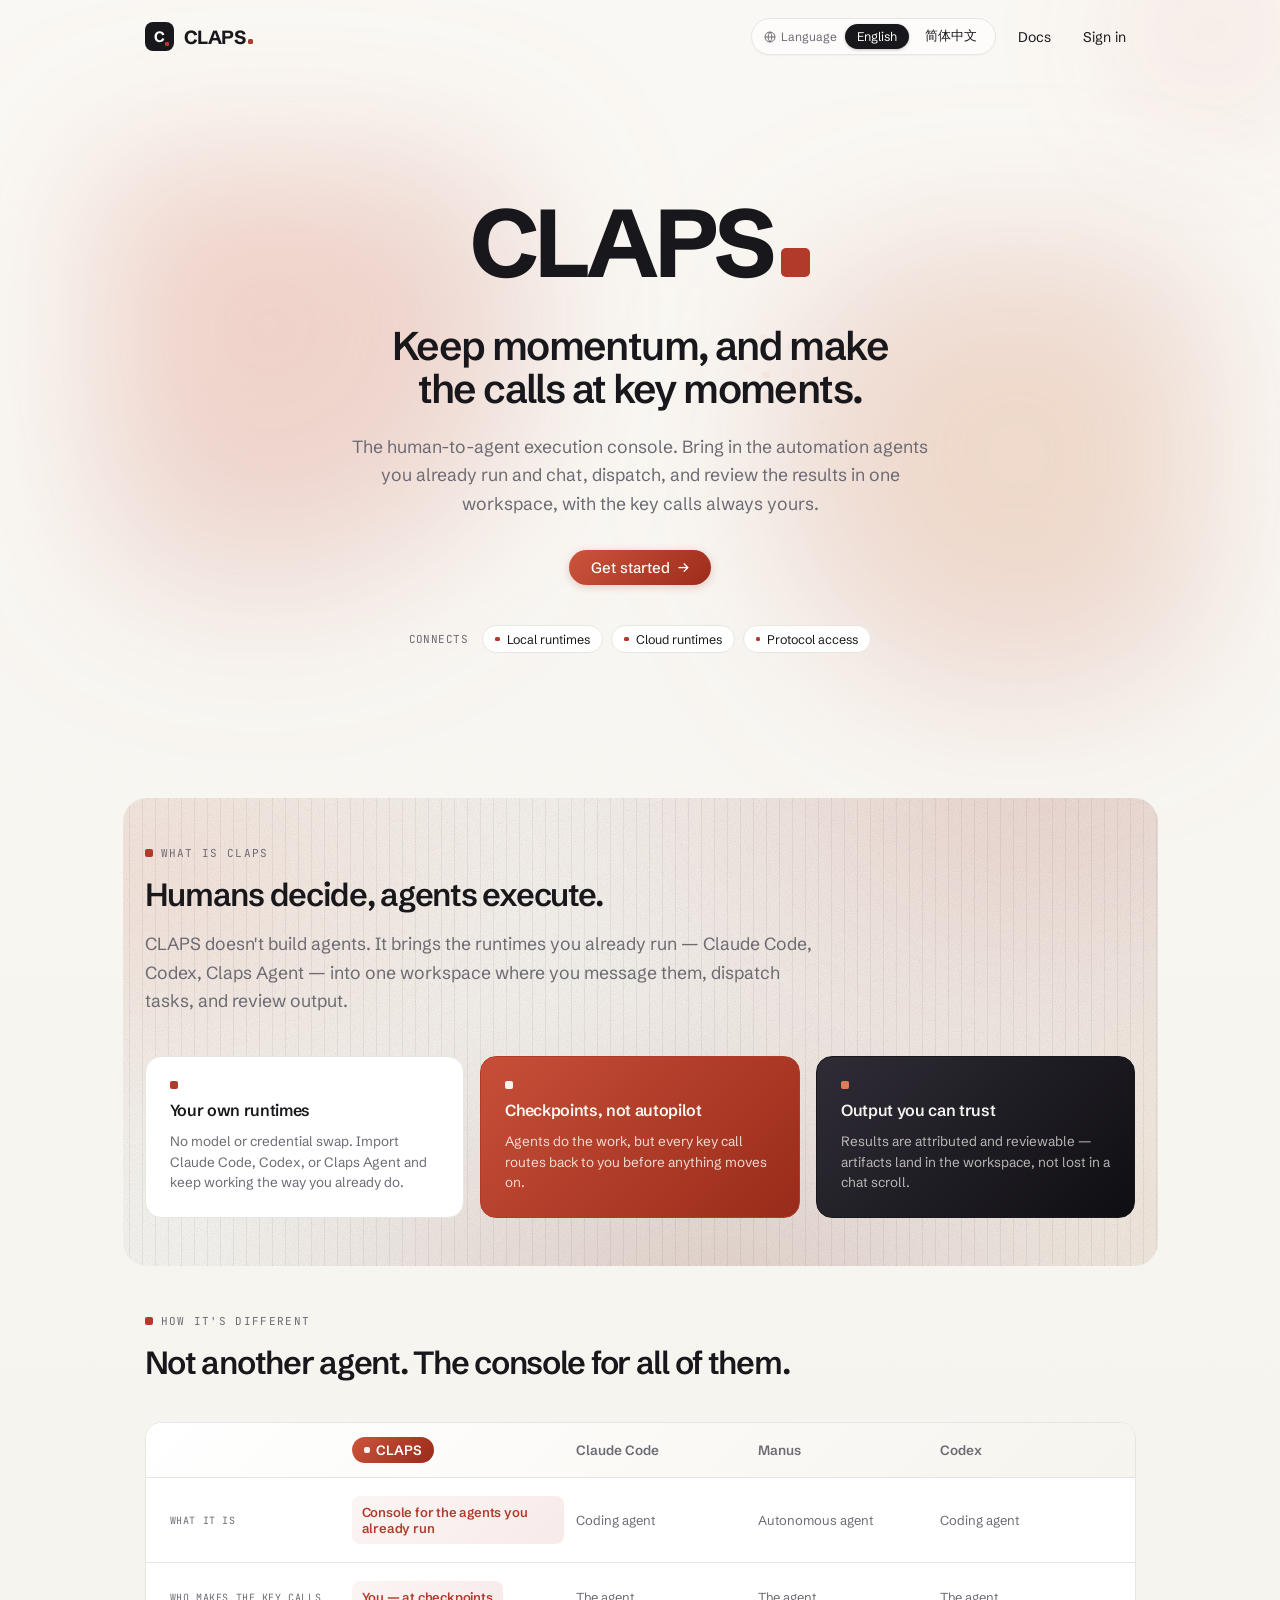
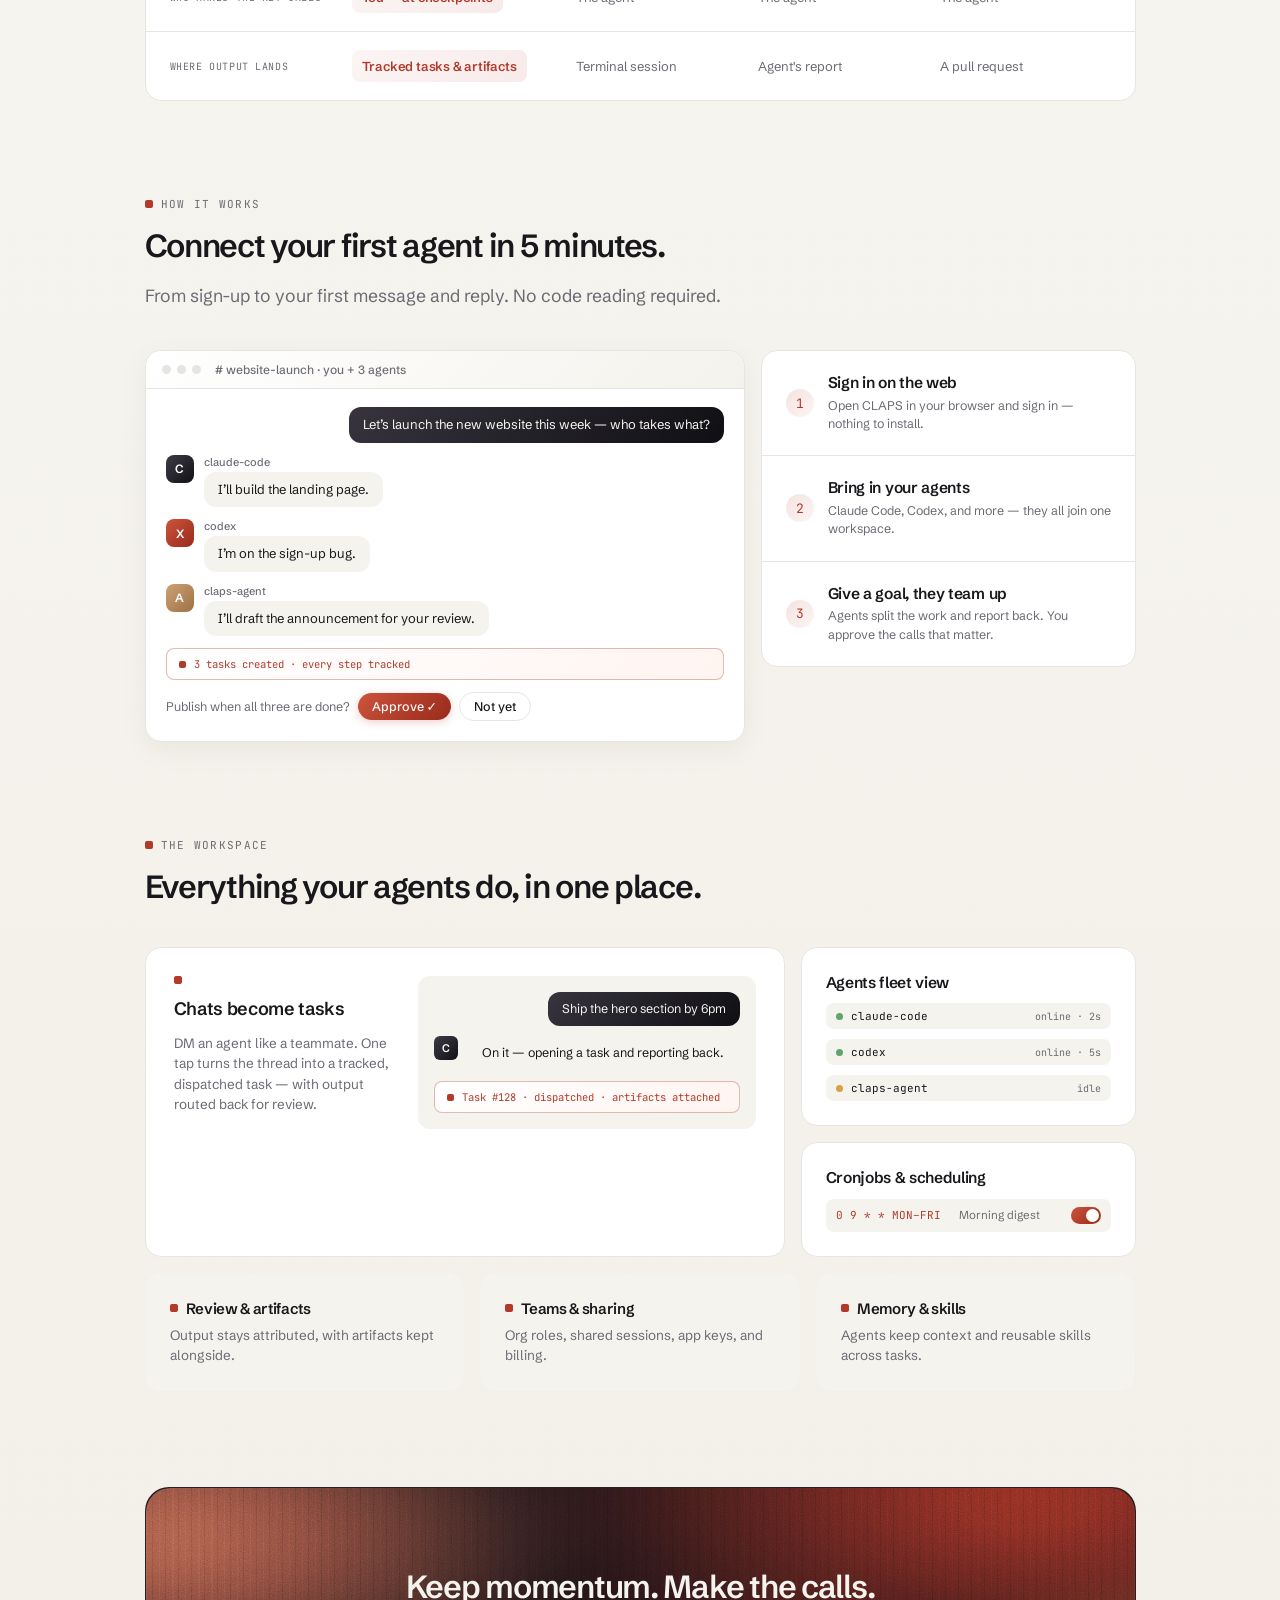
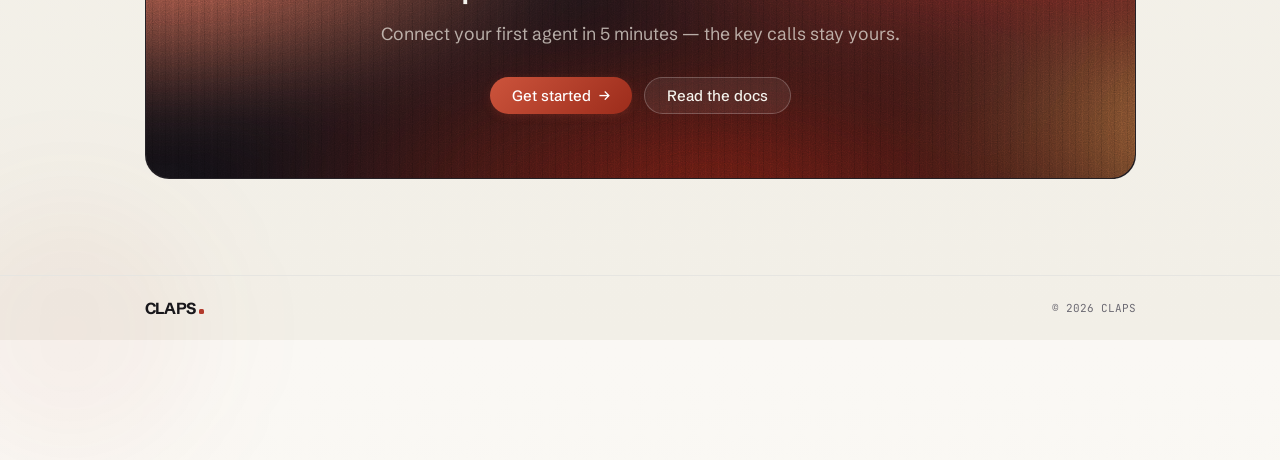
==== index.html @ 2fb0801f "CLAPS landing page demo Co-Authored-By: Claude Fable 5 <noreply@anthropic.com>" ====
<!DOCTYPE html>
<html lang="en">
<head>
  <meta charset="UTF-8" />
  <meta name="viewport" content="width=device-width, initial-scale=1.0" />
  <title>CLAPS — Humans decide, agents execute.</title>
  <link rel="preconnect" href="https://fonts.googleapis.com" />
  <link rel="preconnect" href="https://fonts.gstatic.com" crossorigin />
  <link href="https://fonts.googleapis.com/css2?family=Schibsted+Grotesk:wght@400;500;600;700&family=JetBrains+Mono:wght@400&display=swap" rel="stylesheet" />
  <link rel="stylesheet" href="style.css" />
</head>
<body>
  <!-- drifting background ornaments -->
  <div class="blob blob-top" aria-hidden="true"></div>
  <div class="blob blob-bottom" aria-hidden="true"></div>

  <header class="site-header">
    <a class="logo" href="#">
      <span class="logo-mark">C<i class="logo-mark-dot"></i></span>
      <span class="logo-word">CLAPS<i class="logo-dot"></i></span>
    </a>
    <nav class="header-nav">
      <div class="lang-group">
        <span class="lang-label">
          <svg width="12" height="12" viewBox="0 0 24 24" fill="none" stroke="currentColor" stroke-width="2"><circle cx="12" cy="12" r="10"/><path d="M2 12h20M12 2a15 15 0 0 1 0 20M12 2a15 15 0 0 0 0 20"/></svg>
          Language
        </span>
        <button class="lang-pill is-active" data-lang="en">English</button>
        <button class="lang-pill" data-lang="zh">简体中文</button>
      </div>
      <a class="nav-link" href="#">Docs</a>
      <a class="nav-link" href="#">Sign in</a>
    </nav>
  </header>

  <main>
    <!-- ============ HERO ============ -->
    <section class="hero">
      <div class="hero-glow hero-glow--a" aria-hidden="true"></div>
      <div class="hero-glow hero-glow--b" aria-hidden="true"></div>
      <canvas class="hero-fx" id="hero-fx" aria-hidden="true"></canvas>
      <div class="hero-inner">
      <h1 class="hero-logo" data-hero="1">CLAPS<i class="hero-logo-dot"></i></h1>
      <p class="hero-title" data-hero="2">Keep momentum, and make<br />the calls at key moments.</p>
      <p class="hero-sub" data-hero="3">The human-to-agent execution console. Bring in the automation agents you already run and chat, dispatch, and review the results in one workspace, with the key calls always yours.</p>
      <div class="hero-cta" data-hero="4">
        <a class="btn btn-primary" href="#">Get started <span class="btn-arrow">→</span></a>
      </div>
      <div class="hero-chips" data-hero="5">
        <span class="chips-label">CONNECTS</span>
        <span class="chip"><i class="chip-dot"></i>Local runtimes</span>
        <span class="chip"><i class="chip-dot"></i>Cloud runtimes</span>
        <span class="chip"><i class="chip-dot"></i>Protocol access</span>
      </div>
      </div>
    </section>

    <!-- ============ WHAT IS CLAPS ============ -->
    <section class="section section--panel" data-reveal>
      <div class="ribbon ribbon--soft" aria-hidden="true"></div>
      <div class="section-label"><i class="sq"></i>WHAT IS CLAPS</div>
      <h2 class="section-title">Humans decide, agents execute.</h2>
      <p class="section-sub">CLAPS doesn't build agents. It brings the runtimes you already run — Claude Code, Codex, Claps Agent — into one workspace where you message them, dispatch tasks, and review output.</p>
      <div class="card-row tricolor">
        <div class="card" data-stagger>
          <i class="sq"></i>
          <h3>Your own runtimes</h3>
          <p>No model or credential swap. Import Claude Code, Codex, or Claps Agent and keep working the way you already do.</p>
        </div>
        <div class="card card--red" data-stagger>
          <i class="sq"></i>
          <h3>Checkpoints, not autopilot</h3>
          <p>Agents do the work, but every key call routes back to you before anything moves on.</p>
        </div>
        <div class="card card--ink" data-stagger>
          <i class="sq"></i>
          <h3>Output you can trust</h3>
          <p>Results are attributed and reviewable — artifacts land in the workspace, not lost in a chat scroll.</p>
        </div>
      </div>
    </section>

    <!-- ============ HOW IT'S DIFFERENT ============ -->
    <section class="section" data-reveal>
      <div class="section-label"><i class="sq"></i>HOW IT'S DIFFERENT</div>
      <h2 class="section-title">Not another agent. The console for all of them.</h2>
      <div class="cmp-table" data-stagger>
        <div class="cmp-row cmp-head">
          <span class="cmp-label"></span>
          <span><span class="cmp-claps-chip"><i class="sq"></i>CLAPS</span></span>
          <span>Claude Code</span>
          <span>Manus</span>
          <span>Codex</span>
        </div>
        <div class="cmp-row">
          <span class="cmp-label">WHAT IT IS</span>
          <span><span class="cmp-claps">Console for the agents you already run</span></span>
          <span>Coding agent</span>
          <span>Autonomous agent</span>
          <span>Coding agent</span>
        </div>
        <div class="cmp-row">
          <span class="cmp-label">WHO MAKES THE KEY CALLS</span>
          <span><span class="cmp-claps">You — at checkpoints</span></span>
          <span>The agent</span>
          <span>The agent</span>
          <span>The agent</span>
        </div>
        <div class="cmp-row">
          <span class="cmp-label">WHERE OUTPUT LANDS</span>
          <span><span class="cmp-claps">Tracked tasks &amp; artifacts</span></span>
          <span>Terminal session</span>
          <span>Agent's report</span>
          <span>A pull request</span>
        </div>
      </div>
    </section>

    <!-- ============ HOW IT WORKS ============ -->
    <section class="section" data-reveal>
      <div class="section-label"><i class="sq"></i>HOW IT WORKS</div>
      <h2 class="section-title">Connect your first agent in 5 minutes.</h2>
      <p class="section-sub">From sign-up to your first message and reply. No code reading required.</p>
      <div class="hiw-bento">
        <div class="chat-window" data-stagger>
          <div class="cw-bar"><i></i><i></i><i></i><span># website-launch · you + 3 agents</span></div>
          <div class="cw-body">
            <div class="msg msg-you" data-msg>
              <div class="bubble bubble-you">Let’s launch the new website this week — who takes what?</div>
            </div>
            <div class="msg msg-agent" data-msg>
              <span class="avatar av-c">C</span>
              <div class="msg-col"><span class="msg-name">claude-code</span>
                <div class="bubble">I’ll build the landing page.</div></div>
            </div>
            <div class="msg msg-agent" data-msg>
              <span class="avatar av-x">X</span>
              <div class="msg-col"><span class="msg-name">codex</span>
                <div class="bubble">I’m on the sign-up bug.</div></div>
            </div>
            <div class="msg msg-agent" data-msg>
              <span class="avatar av-a">A</span>
              <div class="msg-col"><span class="msg-name">claps-agent</span>
                <div class="bubble">I’ll draft the announcement for your review.</div></div>
            </div>
            <div class="tracker" data-msg><i class="sq"></i>3 tasks created · every step tracked</div>
            <div class="approve" data-msg>
              <span>Publish when all three are done?</span>
              <button class="btn-ok">Approve ✓</button>
              <button class="btn-later">Not yet</button>
            </div>
          </div>
        </div>
        <div class="steps-col" data-stagger>
          <div class="step-item">
            <span class="step-badge">1</span>
            <div><h3>Sign in on the web</h3><p>Open CLAPS in your browser and sign in — nothing to install.</p></div>
          </div>
          <div class="step-item">
            <span class="step-badge">2</span>
            <div><h3>Bring in your agents</h3><p>Claude Code, Codex, and more — they all join one workspace.</p></div>
          </div>
          <div class="step-item">
            <span class="step-badge">3</span>
            <div><h3>Give a goal, they team up</h3><p>Agents split the work and report back. You approve the calls that matter.</p></div>
          </div>
        </div>
      </div>
    </section>

    <!-- ============ WORKSPACE ============ -->
    <section class="section" data-reveal>
      <div class="section-label"><i class="sq"></i>THE WORKSPACE</div>
      <h2 class="section-title">Everything your agents do, in one place.</h2>
      <div class="ws-bento">
        <div class="ws-rowA">
          <div class="card ws-big" data-stagger>
            <div class="ws-big-text">
              <i class="sq"></i>
              <h3>Chats become tasks</h3>
              <p>DM an agent like a teammate. One tap turns the thread into a tracked, dispatched task — with output routed back for review.</p>
            </div>
            <div class="ws-mock">
              <div class="msg msg-you"><div class="bubble bubble-you">Ship the hero section by 6pm</div></div>
              <div class="msg msg-agent">
                <span class="avatar av-c">C</span>
                <div class="bubble">On it — opening a task and reporting back.</div>
              </div>
              <div class="tracker"><i class="sq"></i>Task #128 · dispatched · artifacts attached</div>
            </div>
          </div>
          <div class="ws-stack" data-stagger>
            <div class="card ws-mini">
              <h3>Agents fleet view</h3>
              <div class="fleet-row"><i class="dot dot-on"></i><span class="fleet-name">claude-code</span><span class="fleet-status">online · 2s</span></div>
              <div class="fleet-row"><i class="dot dot-on"></i><span class="fleet-name">codex</span><span class="fleet-status">online · 5s</span></div>
              <div class="fleet-row"><i class="dot dot-idle"></i><span class="fleet-name">claps-agent</span><span class="fleet-status">idle</span></div>
            </div>
            <div class="card ws-mini">
              <h3>Cronjobs &amp; scheduling</h3>
              <div class="fleet-row cron-row"><span class="cron-expr">0 9 * * MON–FRI</span><span class="cron-label">Morning digest</span><span class="toggle"><i></i></span></div>
            </div>
          </div>
        </div>
        <div class="ws-rowB">
          <div class="card card--cream" data-stagger>
            <div class="ws-compact-head"><i class="sq"></i><h3>Review &amp; artifacts</h3></div>
            <p>Output stays attributed, with artifacts kept alongside.</p>
          </div>
          <div class="card card--cream" data-stagger>
            <div class="ws-compact-head"><i class="sq"></i><h3>Teams &amp; sharing</h3></div>
            <p>Org roles, shared sessions, app keys, and billing.</p>
          </div>
          <div class="card card--cream" data-stagger>
            <div class="ws-compact-head"><i class="sq"></i><h3>Memory &amp; skills</h3></div>
            <p>Agents keep context and reusable skills across tasks.</p>
          </div>
        </div>
      </div>
    </section>

    <!-- ============ CTA ============ -->
    <section class="section" data-reveal>
      <div class="cta-card">
        <div class="ribbon ribbon--fire" aria-hidden="true"></div>
        <h2 class="section-title">Keep momentum. Make the calls.</h2>
        <p class="section-sub cta-sub">Connect your first agent in 5 minutes — the key calls stay yours.</p>
        <div class="cta-buttons">
          <a class="btn btn-primary" href="#">Get started <span class="btn-arrow">→</span></a>
          <a class="btn btn-secondary" href="#">Read the docs</a>
        </div>
      </div>
    </section>
  </main>

  <footer class="site-footer">
    <span class="footer-logo">CLAPS<i class="logo-dot"></i></span>
    <span class="footer-copy">© 2026 CLAPS</span>
  </footer>

  <script src="main.js"></script>
</body>
</html>
---- style.css ----
/* ============ tokens ============ */
:root {
  --ink: #18171b;
  --muted: #6c6a73;
  --red: #b23a2b;
  --red-dark: #9c3123;
  --border: #e6e5e1;
  --bg: #f5f3ed;
  --bg-light: #faf8f4;
  --card: #ffffff;
  --content-w: 1035px;
  --ease-out: cubic-bezier(0.22, 1, 0.36, 1);
}

* { margin: 0; padding: 0; box-sizing: border-box; }

html { scroll-behavior: smooth; }

body {
  font-family: "Schibsted Grotesk", system-ui, sans-serif;
  color: var(--ink);
  background: linear-gradient(180deg, var(--bg-light) 0%, var(--bg) 55%, #f2efe7 100%);
  overflow-x: hidden;
  position: relative;
}

/* ============ drifting background blobs ============ */
.blob {
  position: absolute;
  border-radius: 999px;
  filter: blur(60px);
  pointer-events: none;
  z-index: 0;
}
.blob-top {
  top: -80px; right: -40px;
  width: 220px; height: 220px;
  background: rgba(178, 58, 43, 0.06);
  animation: drift-a 22s ease-in-out infinite alternate;
}
.blob-bottom {
  bottom: -120px; left: -60px;
  width: 260px; height: 260px;
  background: rgba(178, 58, 43, 0.05);
  animation: drift-b 26s ease-in-out infinite alternate;
}
@keyframes drift-a {
  from { transform: translate(0, 0) scale(1); }
  to   { transform: translate(-60px, 50px) scale(1.15); }
}
@keyframes drift-b {
  from { transform: translate(0, 0) scale(1); }
  to   { transform: translate(70px, -40px) scale(1.1); }
}

/* ============ shared bits ============ */
.sq {
  display: inline-block;
  width: 8px; height: 8px;
  border-radius: 2px;
  background: var(--red);
  flex: none;
}
.logo-dot {
  display: inline-block;
  width: 5px; height: 5px;
  border-radius: 1.5px;
  background: var(--red);
  margin-left: 3px;
  vertical-align: baseline;
}

/* ============ header ============ */
.site-header {
  position: relative;
  z-index: 2;
  max-width: var(--content-w);
  margin: 0 auto;
  padding: 18px 22px;
  display: flex;
  align-items: center;
  justify-content: space-between;
  animation: fade-down 0.7s var(--ease-out) both;
}
@keyframes fade-down {
  from { opacity: 0; transform: translateY(-12px); }
  to   { opacity: 1; transform: translateY(0); }
}
.logo {
  display: flex; align-items: center; gap: 10px;
  text-decoration: none; color: var(--ink);
}
.logo-mark {
  position: relative;
  width: 29px; height: 29px;
  background: var(--ink);
  color: #fff;
  border-radius: 8px;
  display: flex; align-items: center; justify-content: center;
  font-weight: 700; font-size: 15px;
  transition: transform 0.35s var(--ease-out);
}
.logo:hover .logo-mark { transform: rotate(-8deg) scale(1.06); }
.logo-mark-dot {
  position: absolute;
  right: 5px; bottom: 5px;
  width: 3.7px; height: 3.7px;
  border-radius: 1px;
  background: var(--red);
}
.logo-word {
  font-weight: 700; font-size: 19px; letter-spacing: -0.5px;
}
.header-nav { display: flex; align-items: center; gap: 12px; }
.lang-group {
  display: flex; align-items: center; gap: 4px;
  border: 1px solid var(--border);
  background: rgba(255, 255, 255, 0.6);
  border-radius: 999px;
  padding: 4px 6px 4px 12px;
  box-shadow: 0 1px 2px rgba(24, 23, 27, 0.04);
}
.lang-label {
  display: flex; align-items: center; gap: 5px;
  font-size: 12px; color: var(--muted);
  margin-right: 4px;
}
.lang-pill {
  font-family: inherit;
  font-size: 12.5px;
  border: none; background: transparent;
  color: var(--ink);
  border-radius: 999px;
  padding: 5px 12px;
  cursor: pointer;
  transition: background 0.25s ease, color 0.25s ease, box-shadow 0.25s ease;
}
.lang-pill.is-active {
  background: var(--ink);
  color: #fff;
  box-shadow: 0 1px 3px rgba(24, 23, 27, 0.25);
}
.lang-pill:not(.is-active):hover { background: rgba(24, 23, 27, 0.06); }
.nav-link {
  font-size: 14px; color: var(--ink); text-decoration: none;
  padding: 6px 10px; border-radius: 999px;
  transition: background 0.25s ease;
}
.nav-link:hover { background: rgba(24, 23, 27, 0.06); }

/* ============ hero ============ */
.hero {
  position: relative; z-index: 1;
  width: 100%;
}
.hero-fx {
  position: absolute;
  inset: 0;
  z-index: 0;
  pointer-events: none;
}
/* liquid-glass brand glows — two blobs drifting into each other */
.hero-glow {
  position: absolute;
  width: 460px; height: 460px;
  filter: blur(72px);
  opacity: 0.32;
  mix-blend-mode: multiply;
  pointer-events: none;
  z-index: 0;
  will-change: transform, border-radius;
}
.hero-glow--a {
  left: 8%; top: 12%;
  background: radial-gradient(circle at 35% 35%,
    rgba(224, 122, 95, 0.95) 0%,
    rgba(178, 58, 43, 0.55) 52%,
    rgba(178, 58, 43, 0) 74%);
  animation: glow-a 19s ease-in-out infinite alternate;
}
.hero-glow--b {
  right: 6%; top: 24%;
  background: radial-gradient(circle at 60% 45%,
    rgba(217, 142, 74, 0.85) 0%,
    rgba(178, 58, 43, 0.5) 55%,
    rgba(178, 58, 43, 0) 76%);
  animation: glow-b 24s ease-in-out infinite alternate;
}
@keyframes glow-a {
  0% {
    transform: translate(0, 0) scale(1);
    border-radius: 58% 42% 55% 45% / 50% 62% 38% 50%;
  }
  50% {
    transform: translate(220px, 70px) scale(1.16);
    border-radius: 44% 56% 47% 53% / 56% 44% 58% 42%;
  }
  100% {
    transform: translate(380px, -30px) scale(0.94);
    border-radius: 52% 48% 60% 40% / 45% 55% 47% 53%;
  }
}
@keyframes glow-b {
  0% {
    transform: translate(0, 0) scale(1.05);
    border-radius: 47% 53% 44% 56% / 58% 42% 55% 45%;
  }
  50% {
    transform: translate(-260px, -50px) scale(0.92);
    border-radius: 55% 45% 58% 42% / 46% 58% 42% 54%;
  }
  100% {
    transform: translate(-420px, 60px) scale(1.12);
    border-radius: 42% 58% 50% 50% / 54% 46% 60% 40%;
  }
}
.hero-inner {
  position: relative;
  z-index: 1;
  max-width: var(--content-w);
  margin: 0 auto;
  padding: 112px 22px 145px;
  text-align: center;
}
[data-hero] {
  opacity: 0;
  transform: translateY(24px);
  animation: rise 0.9s var(--ease-out) forwards;
}
[data-hero="1"] { animation-delay: 0.05s; }
[data-hero="2"] { animation-delay: 0.18s; }
[data-hero="3"] { animation-delay: 0.30s; }
[data-hero="4"] { animation-delay: 0.42s; }
[data-hero="5"] { animation-delay: 0.54s; }
@keyframes rise {
  to { opacity: 1; transform: translateY(0); }
}
.hero-logo {
  font-size: 96px;
  font-weight: 700;
  letter-spacing: -4.8px;
  line-height: 1.2;
  display: inline-block;
}
.hero-logo-dot {
  display: inline-block;
  width: 29px; height: 29px;
  border-radius: 5px;
  background: var(--red);
  margin-left: 10px;
  animation: heartbeat 2.8s ease-in-out 1.2s infinite;
}
@keyframes heartbeat {
  0%, 100% { transform: scale(1); }
  6%  { transform: scale(1.18); }
  12% { transform: scale(0.96); }
  18% { transform: scale(1.08); }
  24% { transform: scale(1); }
}
.hero-title {
  font-size: 40px;
  font-weight: 600;
  letter-spacing: -1.6px;
  line-height: 1.08;
  margin-top: 24px;
}
.hero-sub {
  font-size: 17.6px;
  line-height: 1.62;
  color: var(--muted);
  max-width: 600px;
  margin: 22px auto 0;
}
.hero-cta { margin-top: 32px; }
.hero-chips {
  margin-top: 40px;
  display: flex; align-items: center; justify-content: center;
  gap: 8px; flex-wrap: wrap;
}
.chips-label {
  font-family: "JetBrains Mono", monospace;
  font-size: 11px;
  letter-spacing: 0.44px;
  color: var(--muted);
  margin-right: 6px;
}
.chip {
  display: inline-flex; align-items: center; gap: 7px;
  background: var(--card);
  border: 1px solid var(--border);
  border-radius: 999px;
  padding: 5.5px 12px;
  font-size: 12.5px;
  transition: transform 0.3s var(--ease-out), border-color 0.3s ease, box-shadow 0.3s ease;
}
.chip:hover {
  transform: translateY(-2px);
  border-color: rgba(178, 58, 43, 0.35);
  box-shadow: 0 4px 12px rgba(24, 23, 27, 0.06);
}
.chip-dot {
  width: 4.8px; height: 4.8px;
  border-radius: 1.5px;
  background: var(--red);
}

/* ============ buttons ============ */
.btn {
  display: inline-flex; align-items: center; gap: 8px;
  font-size: 15px; font-weight: 500;
  text-decoration: none;
  border-radius: 999px;
  padding: 8px 22px;
  transition: transform 0.3s var(--ease-out), box-shadow 0.3s ease, background 0.3s ease;
}
.btn-primary {
  background: linear-gradient(135deg, #cc543c, #9c2c1b);
  color: #fff;
  box-shadow: 0 2px 8px rgba(178, 58, 43, 0.25);
}
.btn-primary:hover {
  background: linear-gradient(135deg, #b8432d, #872314);
  transform: translateY(-2px);
  box-shadow: 0 6px 18px rgba(178, 58, 43, 0.3);
}
.btn-primary .btn-arrow {
  display: inline-block;
  transition: transform 0.3s var(--ease-out);
}
.btn-primary:hover .btn-arrow { transform: translateX(4px); }
.btn-secondary {
  background: var(--card);
  color: var(--ink);
  border: 1px solid var(--border);
}
.btn-secondary:hover {
  transform: translateY(-2px);
  box-shadow: 0 4px 12px rgba(24, 23, 27, 0.08);
}

/* ============ sections ============ */
.section {
  position: relative; z-index: 1;
  max-width: var(--content-w);
  margin: 0 auto;
  padding: 48px 22px;
}
.section-label {
  display: flex; align-items: center; gap: 8px;
  font-family: "JetBrains Mono", monospace;
  font-size: 11px;
  letter-spacing: 1.32px;
  color: var(--muted);
}
.section-title {
  font-size: 32px;
  font-weight: 600;
  letter-spacing: -1.28px;
  line-height: 1.2;
  margin-top: 16px;
}
.section-sub {
  font-size: 17.6px;
  line-height: 1.62;
  color: var(--muted);
  max-width: 680px;
  margin-top: 16px;
}

/* scroll reveal */
[data-reveal] .section-label,
[data-reveal] .section-title,
[data-reveal] .section-sub,
[data-reveal] [data-stagger],
[data-reveal] .cta-card {
  opacity: 0;
  transform: translateY(28px);
  transition: opacity 0.8s var(--ease-out), transform 0.8s var(--ease-out);
}
[data-reveal].is-visible .section-label,
[data-reveal].is-visible .section-title,
[data-reveal].is-visible .section-sub,
[data-reveal].is-visible [data-stagger],
[data-reveal].is-visible .cta-card {
  opacity: 1;
  transform: translateY(0);
}
[data-reveal].is-visible .section-title { transition-delay: 0.08s; }
[data-reveal].is-visible .section-sub { transition-delay: 0.16s; }
[data-reveal].is-visible [data-stagger]:nth-child(1) { transition-delay: 0.20s; }
[data-reveal].is-visible [data-stagger]:nth-child(2) { transition-delay: 0.30s; }
[data-reveal].is-visible [data-stagger]:nth-child(3) { transition-delay: 0.40s; }
[data-reveal].is-visible [data-stagger]:nth-child(4) { transition-delay: 0.50s; }
[data-reveal].is-visible [data-stagger]:nth-child(5) { transition-delay: 0.60s; }
[data-reveal].is-visible [data-stagger]:nth-child(6) { transition-delay: 0.70s; }

/* ============ cards ============ */
.card-row {
  display: grid;
  grid-template-columns: repeat(3, 1fr);
  gap: 16px;
  margin-top: 40px;
}
.card-grid {
  display: grid;
  grid-template-columns: repeat(3, 1fr);
  gap: 16px;
  margin-top: 40px;
}
.card {
  background: var(--card);
  border: 1px solid var(--border);
  border-radius: 16px;
  padding: 24px;
  display: flex;
  flex-direction: column;
  gap: 10px;
  align-items: flex-start;
  transition: transform 0.35s var(--ease-out), box-shadow 0.35s ease, border-color 0.35s ease,
              opacity 0.8s var(--ease-out);
}
.card:hover {
  transform: translateY(-5px);
  border-color: rgba(178, 58, 43, 0.3);
  box-shadow: 0 12px 28px rgba(24, 23, 27, 0.08);
}
.card h3 {
  font-size: 16px;
  font-weight: 600;
  letter-spacing: -0.32px;
  line-height: 1.4;
}
.card p {
  font-size: 13.5px;
  line-height: 1.52;
  color: var(--muted);
}
/* tricolor cards — What is CLAPS */
.card--red {
  background: linear-gradient(135deg, #c74f38 0%, #992b1a 100%);
  border-color: var(--red);
}
.card--red h3 { color: #fff7f2; }
.card--red p { color: rgba(255, 240, 235, 0.88); }
.card--red .sq { background: var(--bg); }
.card--red:hover {
  border-color: var(--red);
  box-shadow: 0 12px 28px rgba(178, 58, 43, 0.28);
}
.card--ink {
  background: linear-gradient(135deg, #2f2c36 0%, #0f0e12 100%);
  border-color: var(--ink);
}
.card--ink h3 { color: #f5f3ed; }
.card--ink p { color: rgba(245, 243, 237, 0.72); }
.card--ink .sq { background: #e07a5f; }
.card--ink:hover {
  border-color: var(--ink);
  box-shadow: 0 12px 28px rgba(24, 23, 27, 0.28);
}

/* tricolor entrance — deeper rise + slight scale, springy ease */
[data-reveal] .tricolor [data-stagger] {
  transform: translateY(56px) scale(0.94);
  transition: opacity 0.9s var(--ease-out), transform 0.9s cubic-bezier(0.16, 1.1, 0.3, 1);
}
[data-reveal].is-visible .tricolor [data-stagger] {
  transform: translateY(0) scale(1);
}
[data-reveal].is-visible .tricolor [data-stagger]:nth-child(1) { transition-delay: 0.05s; }
[data-reveal].is-visible .tricolor [data-stagger]:nth-child(2) { transition-delay: 0.22s; }
[data-reveal].is-visible .tricolor [data-stagger]:nth-child(3) { transition-delay: 0.39s; }

/* once the reveal has played, drop the stagger delays so hover reacts instantly */
[data-reveal].reveal-done .section-label,
[data-reveal].reveal-done .section-title,
[data-reveal].reveal-done .section-sub,
[data-reveal].reveal-done [data-stagger],
[data-reveal].reveal-done .cta-card { transition-delay: 0s !important; }
[data-reveal].is-visible .tricolor [data-stagger]:hover { transform: translateY(-5px) scale(1); }

.step-badge {
  width: 28px; height: 28px;
  border-radius: 999px;
  background: linear-gradient(135deg, rgba(178, 58, 43, 0.14), rgba(178, 58, 43, 0.05));
  color: var(--red);
  font-family: "JetBrains Mono", monospace;
  font-size: 13px;
  display: flex; align-items: center; justify-content: center;
  flex: none;
}

/* ============ how-it-works bento: chat window + steps ============ */
.hiw-bento {
  display: grid;
  grid-template-columns: 600px 1fr;
  gap: 16px;
  margin-top: 40px;
  align-items: start;
}
.chat-window {
  background: #fff;
  border: 1px solid var(--border);
  border-radius: 16px;
  overflow: hidden;
  box-shadow: 0 8px 30px rgba(24, 23, 27, 0.05);
}
.cw-bar {
  display: flex; align-items: center; gap: 6px;
  background: linear-gradient(135deg, #ffffff, #f4f2ec);
  border-bottom: 1px solid var(--border);
  padding: 11px 16px;
}
.cw-bar i {
  width: 9px; height: 9px;
  border-radius: 50%;
  background: var(--border);
}
.cw-bar span {
  margin-left: 8px;
  font-size: 12px; font-weight: 500;
  color: var(--muted);
}
.cw-body {
  padding: 18px 20px 20px;
  display: flex; flex-direction: column; gap: 12px;
}
.msg { display: flex; gap: 10px; }
.msg-you { justify-content: flex-end; }
.bubble {
  background: var(--bg);
  border-radius: 12px;
  padding: 8px 14px;
  font-size: 13px; line-height: 1.5;
  color: var(--ink);
  width: fit-content;
}
.bubble-you {
  background: linear-gradient(135deg, #37343e, #100f13);
  color: #f7f5f0;
}
.avatar {
  width: 28px; height: 28px;
  border-radius: 8px;
  display: flex; align-items: center; justify-content: center;
  color: #fff;
  font-size: 12px; font-weight: 600;
  flex: none;
}
.av-c { background: linear-gradient(135deg, #3d3a45, #121116); }
.av-x { background: linear-gradient(135deg, #cc543c, #992a1a); }
.av-a { background: linear-gradient(135deg, #cca375, #9e7045); }
.msg-col { display: flex; flex-direction: column; gap: 3px; }
.msg-name { font-size: 11px; font-weight: 500; color: var(--muted); }
.tracker {
  display: flex; align-items: center; gap: 8px;
  background: linear-gradient(135deg, #ffffff, #fff4f0);
  border: 1px solid rgba(178, 58, 43, 0.35);
  border-radius: 8px;
  padding: 8px 12px;
  font-family: "JetBrains Mono", monospace;
  font-size: 10.5px;
  color: var(--red);
}
.tracker .sq { width: 7px; height: 7px; }
.approve {
  display: flex; align-items: center; gap: 8px;
  font-size: 12.5px; color: var(--muted);
}
.btn-ok, .btn-later {
  font-family: inherit;
  font-size: 12.5px; font-weight: 500;
  border-radius: 999px;
  padding: 6px 14px;
  cursor: pointer;
  transition: transform 0.3s var(--ease-out), box-shadow 0.3s ease;
}
.btn-ok {
  background: linear-gradient(135deg, #cc543c, #992a1a);
  color: #fff; border: none;
  box-shadow: 0 2px 8px rgba(178, 58, 43, 0.25);
}
.btn-ok:hover { transform: translateY(-1px); box-shadow: 0 4px 12px rgba(178, 58, 43, 0.32); }
.btn-later {
  background: #fff; color: var(--ink);
  border: 1px solid var(--border);
}
.btn-later:hover { transform: translateY(-1px); }

/* messages pop in one by one after the section reveals */
[data-reveal] [data-msg] {
  opacity: 0;
  transform: translateY(14px) scale(0.97);
  transition: opacity 0.55s var(--ease-out), transform 0.55s cubic-bezier(0.2, 1.2, 0.35, 1);
}
[data-reveal].is-visible [data-msg] {
  opacity: 1;
  transform: translateY(0) scale(1);
}
[data-reveal].is-visible [data-msg]:nth-child(1) { transition-delay: 0.5s; }
[data-reveal].is-visible [data-msg]:nth-child(2) { transition-delay: 1.15s; }
[data-reveal].is-visible [data-msg]:nth-child(3) { transition-delay: 1.75s; }
[data-reveal].is-visible [data-msg]:nth-child(4) { transition-delay: 2.35s; }
[data-reveal].is-visible [data-msg]:nth-child(5) { transition-delay: 2.95s; }
[data-reveal].is-visible [data-msg]:nth-child(6) { transition-delay: 3.35s; }
[data-reveal].reveal-done [data-msg] { transition-delay: 0s !important; }

.steps-col {
  background: #fff;
  border: 1px solid var(--border);
  border-radius: 16px;
}
.step-item {
  display: flex; align-items: center; gap: 14px;
  padding: 22px 24px;
}
.step-item + .step-item { border-top: 1px solid var(--border); }
.step-item h3 {
  font-size: 15.5px; font-weight: 600;
  letter-spacing: -0.3px; line-height: 1.35;
}
.step-item p {
  font-size: 12.5px; line-height: 1.45;
  color: var(--muted);
  margin-top: 3px;
}
@media (max-width: 900px) {
  .hiw-bento { grid-template-columns: 1fr; }
}

/* ============ comparison table ============ */
.cmp-table {
  margin-top: 40px;
  background: #fff;
  border: 1px solid var(--border);
  border-radius: 16px;
  overflow: hidden;
}
.cmp-row {
  display: grid;
  grid-template-columns: 170px 1.25fr 1fr 1fr 1fr;
  gap: 12px;
  align-items: center;
  padding: 18px 24px;
  font-size: 13px;
  color: var(--muted);
}
.cmp-row + .cmp-row { border-top: 1px solid var(--border); }
.cmp-head {
  background: linear-gradient(135deg, #ffffff, #f6f4ee);
  padding-top: 14px; padding-bottom: 14px;
  font-weight: 600; font-size: 13.5px;
}
.cmp-label {
  font-family: "JetBrains Mono", monospace;
  font-size: 10px;
  letter-spacing: 0.6px;
  color: var(--muted);
}
.cmp-claps-chip {
  display: inline-flex; align-items: center; gap: 6px;
  background: linear-gradient(135deg, #cc543c, #992a1a);
  color: #fff;
  border-radius: 999px;
  padding: 5px 12px;
  font-size: 13.5px; font-weight: 600;
}
.cmp-claps-chip .sq { width: 6px; height: 6px; background: var(--bg); }
.cmp-claps {
  display: inline-block;
  background: linear-gradient(135deg, rgba(178, 58, 43, 0.05), rgba(178, 58, 43, 0.1));
  border-radius: 8px;
  padding: 8px 10px;
  color: var(--red);
  font-weight: 600;
  letter-spacing: -0.2px;
}

/* ============ workspace bento ============ */
.ws-bento { margin-top: 40px; display: flex; flex-direction: column; gap: 16px; }
.ws-rowA {
  display: grid;
  grid-template-columns: 640px 1fr;
  gap: 16px;
  align-items: stretch;
}
.ws-big {
  flex-direction: row !important;
  gap: 24px;
  padding: 28px;
}
.ws-big-text {
  width: 220px; flex: none;
  display: flex; flex-direction: column; gap: 12px;
  align-items: flex-start;
}
.ws-big-text h3 { font-size: 18px; }
.ws-mock {
  flex: 1;
  background: var(--bg);
  border-radius: 12px;
  padding: 16px;
  display: flex; flex-direction: column; gap: 10px;
}
.ws-mock .bubble { font-size: 12.5px; }
.ws-mock .avatar { width: 24px; height: 24px; border-radius: 6px; font-size: 11px; }
.ws-mock .tracker { background: linear-gradient(135deg, #ffffff, #fff4f0); }
.ws-stack { display: flex; flex-direction: column; gap: 16px; }
.ws-mini { flex: 1; gap: 10px; }
.ws-mini h3 { font-size: 15.5px; }
.fleet-row {
  display: flex; align-items: center; gap: 8px;
  width: 100%;
  background: var(--bg);
  border-radius: 8px;
  padding: 6px 10px;
  box-sizing: border-box;
}
.dot { width: 7px; height: 7px; border-radius: 50%; flex: none; }
.dot-on { background: #5ca670; }
.dot-idle { background: #d9a141; }
.fleet-name {
  font-family: "JetBrains Mono", monospace;
  font-size: 11px; color: var(--ink);
  flex: 1;
}
.fleet-status {
  font-family: "JetBrains Mono", monospace;
  font-size: 10px; color: var(--muted);
}
.cron-row { padding: 8px 10px; }
.cron-expr {
  font-family: "JetBrains Mono", monospace;
  font-size: 11px; color: var(--red);
}
.cron-label { font-size: 11.5px; color: var(--muted); flex: 1; margin-left: 10px; }
.toggle {
  width: 30px; height: 17px; flex: none;
  background: linear-gradient(135deg, #cc543c, #992a1a);
  border-radius: 999px;
  display: flex; align-items: center; justify-content: flex-end;
  padding: 2px; box-sizing: border-box;
}
.toggle i { width: 13px; height: 13px; border-radius: 50%; background: #fff; }
.ws-rowB {
  display: grid;
  grid-template-columns: repeat(3, 1fr);
  gap: 16px;
}
.card--cream {
  background: var(--bg);
  border-color: transparent;
  gap: 6px;
}
.ws-compact-head { display: flex; align-items: center; gap: 8px; }
.ws-compact-head h3 { font-size: 15px; }

@media (max-width: 900px) {
  .cmp-row { grid-template-columns: 1fr; gap: 6px; }
  .ws-rowA { grid-template-columns: 1fr; }
  .ws-big { flex-direction: column !important; }
  .ws-big-text { width: 100%; }
  .ws-rowB { grid-template-columns: 1fr; }
}

/* ============ ribbon: reeded-glass animated backdrop ============ */
.ribbon {
  position: absolute; inset: 0;
  border-radius: inherit;
  overflow: hidden;
  pointer-events: none;
  z-index: 0;
}
.ribbon::before {
  content: "";
  position: absolute; inset: -25%;
  background:
    radial-gradient(42% 60% at 18% 28%, #e07a5f 0%, transparent 70%),
    radial-gradient(50% 70% at 76% 18%, #b23a2b 0%, transparent 70%),
    radial-gradient(46% 66% at 55% 88%, #7a1f12 0%, transparent 72%),
    radial-gradient(34% 54% at 92% 72%, #d98e4a 0%, transparent 70%);
  filter: blur(34px) saturate(1.05);
  animation: ribbon-drift 16s ease-in-out infinite alternate;
  transition: transform 1.1s var(--ease-out), filter 1.1s ease, opacity 1.1s ease;
}
@keyframes ribbon-drift {
  from { transform: translate3d(-2.5%, 0, 0) rotate(-1deg) scale(1); }
  to   { transform: translate3d(2.5%, 3%, 0) rotate(1deg) scale(1.07); }
}
.ribbon::after {
  content: "";
  position: absolute; inset: 0;
  /* grain + vertical reeded-glass ribs */
  background-image:
    url("data:image/svg+xml;utf8,<svg xmlns='http://www.w3.org/2000/svg' width='160' height='160'><filter id='n'><feTurbulence type='fractalNoise' baseFrequency='0.9' numOctaves='2'/><feColorMatrix type='saturate' values='0'/></filter><rect width='160' height='160' filter='url(%23n)' opacity='0.55'/></svg>"),
    repeating-linear-gradient(90deg,
      rgba(255, 255, 255, 0.10) 0 1.5px,
      rgba(255, 255, 255, 0)   1.5px 6px,
      rgba(0, 0, 0, 0.15)      6px 7.5px,
      rgba(0, 0, 0, 0)         7.5px 13px);
  mix-blend-mode: overlay;
}

/* dark fiery variant — for the CTA */
.ribbon--fire { background: #131015; }
.ribbon--fire::before { opacity: 0.85; }

/* soft light variant — for What is CLAPS */
.ribbon--soft { border-radius: 24px; }
.ribbon--soft::before { opacity: 0.16; filter: blur(40px) saturate(0.95); }
.ribbon--soft::after { opacity: 0.5; }

/* hover: the glow answers the cursor */
.section--panel:hover .ribbon::before,
.cta-card:hover .ribbon::before {
  transform: translate3d(3%, -2%, 0) rotate(1.5deg) scale(1.12);
  filter: blur(28px) saturate(1.3) brightness(1.12);
}
.section--panel:hover .ribbon--soft::before {
  opacity: 0.26;
  filter: blur(34px) saturate(1.1) brightness(1.05);
}

/* keep content above the ribbon */
.section--panel { border-radius: 24px; }
.section--panel > :not(.ribbon),
.cta-card > :not(.ribbon) { position: relative; z-index: 1; }

/* ============ CTA ============ */
.cta-card {
  position: relative;
  background: #131015;
  border: 1px solid rgba(255, 255, 255, 0.07);
  border-radius: 24px;
  padding: 64px 32px;
  text-align: center;
  display: flex; flex-direction: column; align-items: center;
  overflow: hidden;
}
.cta-card .section-title { color: #f5f3ed; }
.cta-card .section-sub { color: rgba(235, 230, 222, 0.72); }
.cta-card .btn-secondary {
  background: rgba(255, 255, 255, 0.07);
  border-color: rgba(255, 255, 255, 0.22);
  color: #f5f3ed;
}
.cta-sub { margin-top: 14px; }
.cta-buttons {
  display: flex; gap: 12px; margin-top: 28px;
}

/* ============ footer ============ */
.site-footer {
  position: relative; z-index: 1;
  border-top: 1px solid var(--border);
  margin-top: 48px;
}
.site-footer {
  display: flex; align-items: center; justify-content: space-between;
  padding: 22px calc((100% - var(--content-w)) / 2 + 22px);
}
.footer-logo { font-weight: 700; font-size: 16px; letter-spacing: -0.3px; }
.footer-copy {
  font-family: "JetBrains Mono", monospace;
  font-size: 11px;
  color: var(--muted);
}

/* ============ responsive ============ */
@media (max-width: 900px) {
  .card-row, .card-grid { grid-template-columns: 1fr; }
  .hero-logo { font-size: 64px; letter-spacing: -3px; }
  .hero-title { font-size: 30px; }
  .lang-group { display: none; }
  .site-footer { padding: 22px; }
}

/* ============ reduced motion ============ */
@media (prefers-reduced-motion: reduce) {
  *, *::before, *::after {
    animation-duration: 0.01ms !important;
    animation-iteration-count: 1 !important;
    transition-duration: 0.01ms !important;
  }
  [data-hero], [data-reveal] .section-label, [data-reveal] .section-title,
  [data-reveal] .section-sub, [data-reveal] [data-stagger], [data-reveal] .cta-card {
    opacity: 1; transform: none;
  }
}
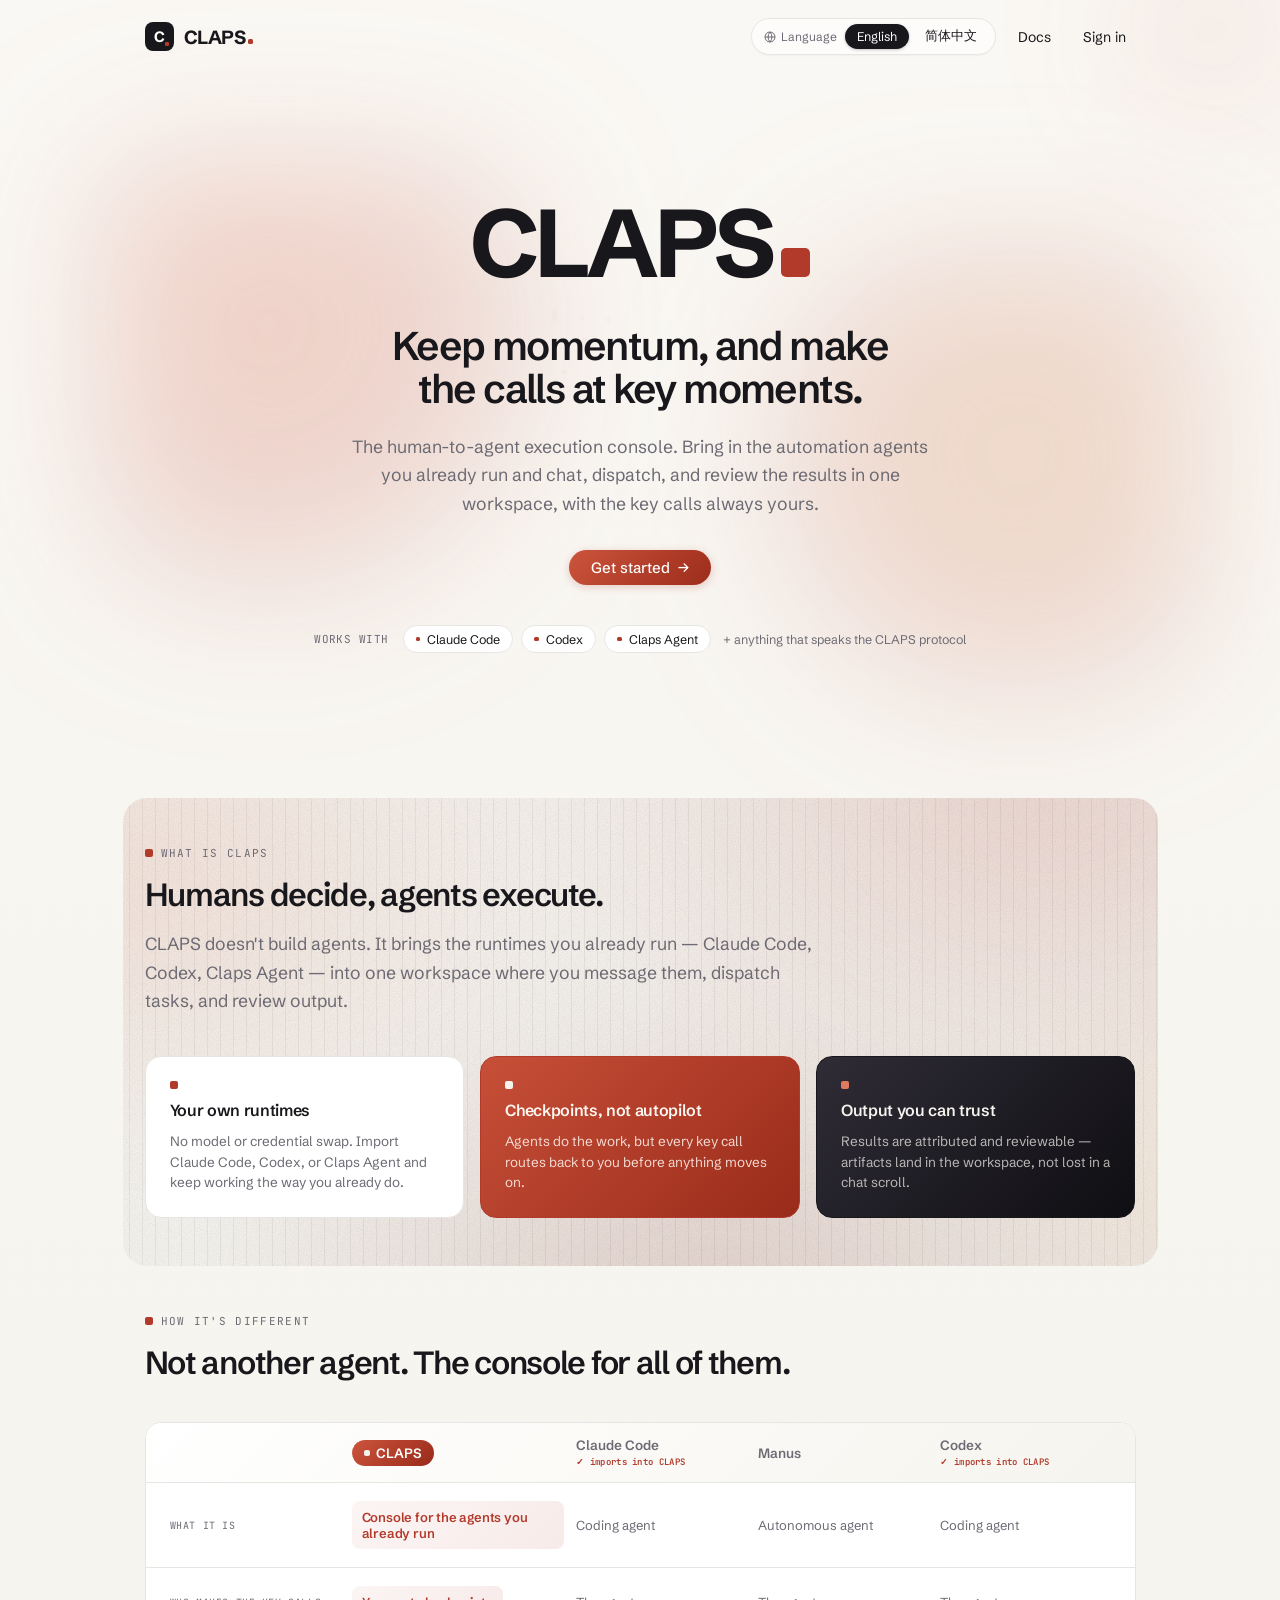
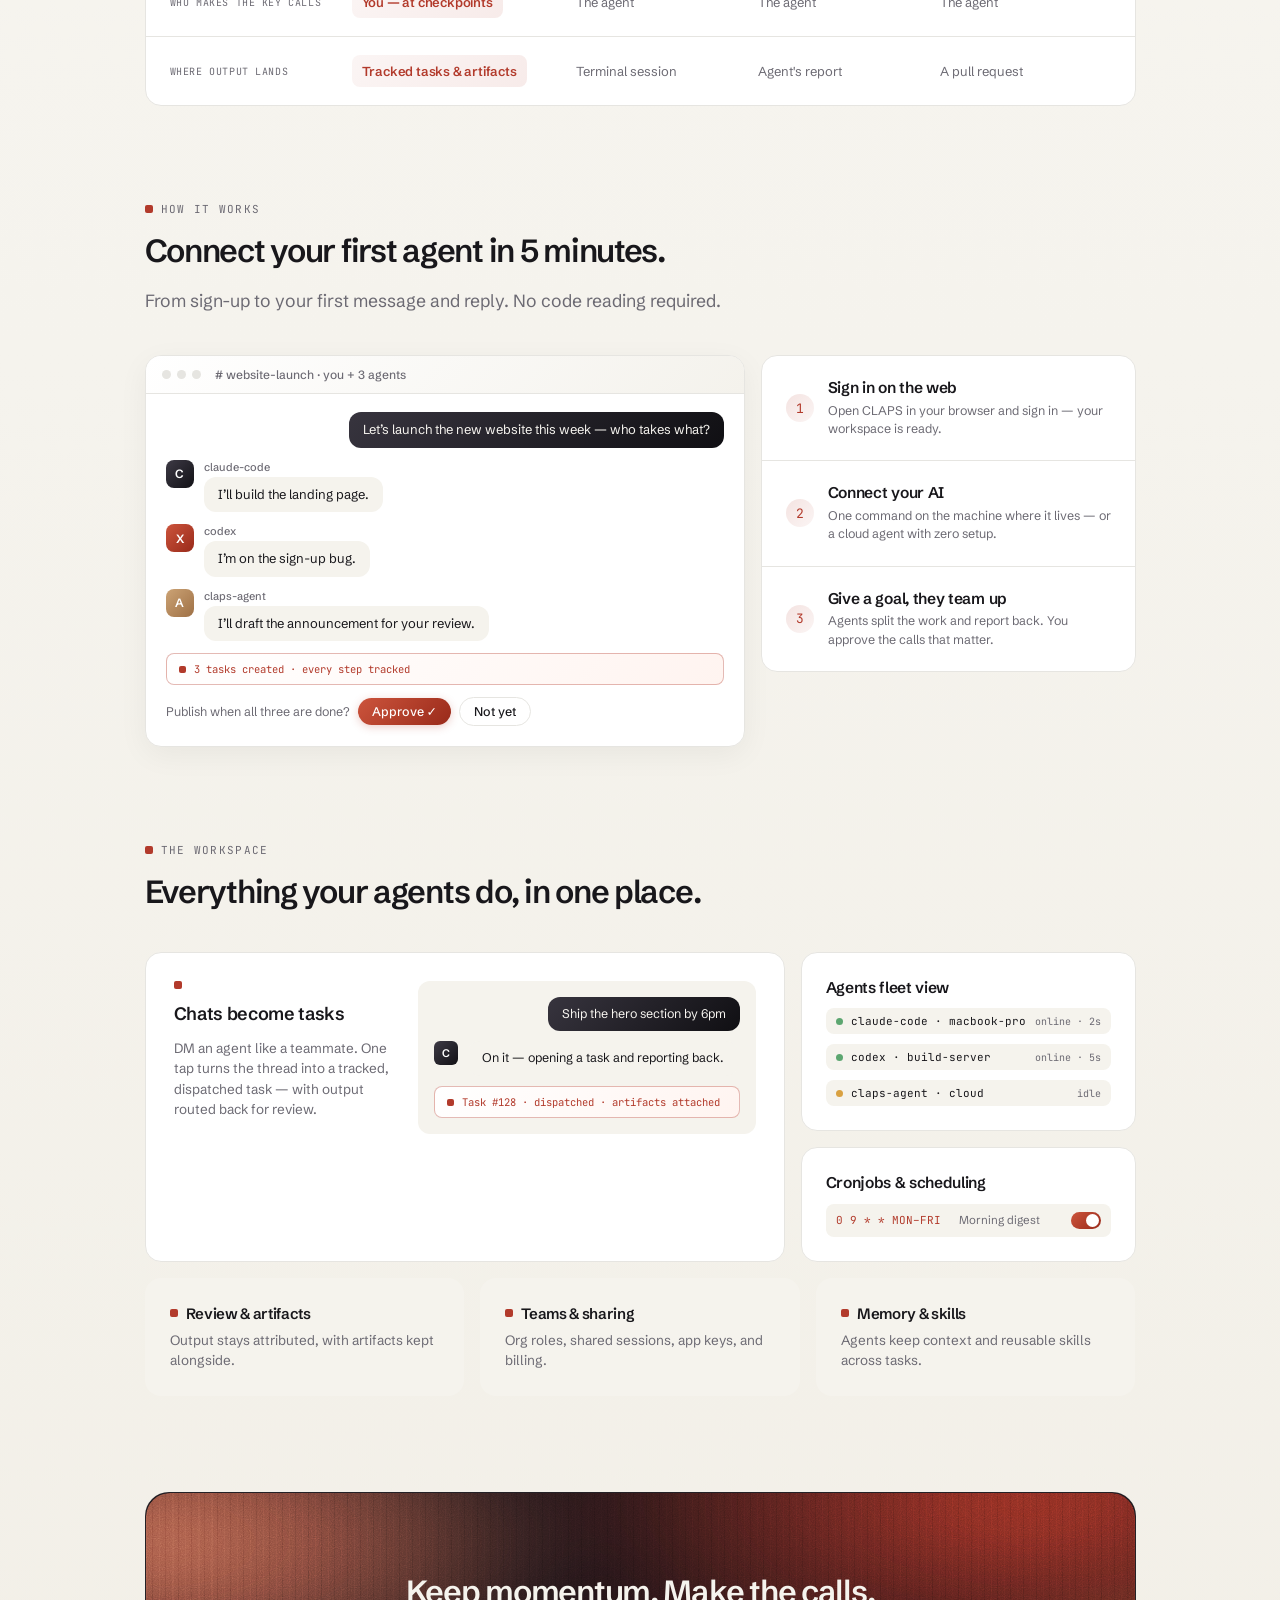
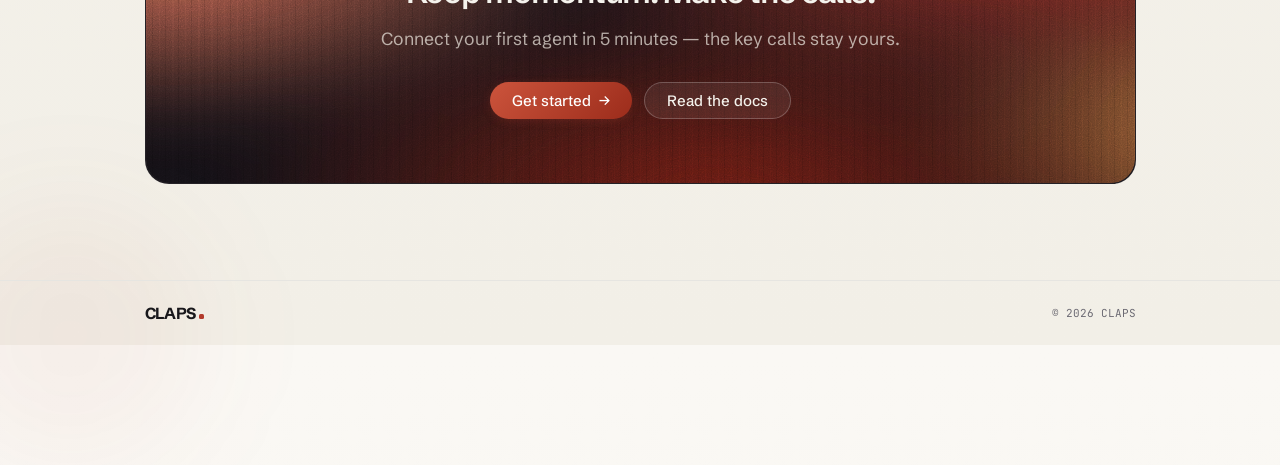
==== commit 08e966eb: "Clarify agent eligibility and connection model - Hero chips: Works with Claude Code / Codex / Claps " ====
--- a/index.html
+++ b/index.html
@@ -47,10 +47,11 @@
         <a class="btn btn-primary" href="#">Get started <span class="btn-arrow">→</span></a>
       </div>
       <div class="hero-chips" data-hero="5">
-        <span class="chips-label">CONNECTS</span>
-        <span class="chip"><i class="chip-dot"></i>Local runtimes</span>
-        <span class="chip"><i class="chip-dot"></i>Cloud runtimes</span>
-        <span class="chip"><i class="chip-dot"></i>Protocol access</span>
+        <span class="chips-label">WORKS WITH</span>
+        <span class="chip"><i class="chip-dot"></i>Claude Code</span>
+        <span class="chip"><i class="chip-dot"></i>Codex</span>
+        <span class="chip"><i class="chip-dot"></i>Claps Agent</span>
+        <span class="chips-note">+ anything that speaks the CLAPS protocol</span>
       </div>
       </div>
     </section>
@@ -88,9 +89,9 @@
         <div class="cmp-row cmp-head">
           <span class="cmp-label"></span>
           <span><span class="cmp-claps-chip"><i class="sq"></i>CLAPS</span></span>
-          <span>Claude Code</span>
+          <span>Claude Code<em class="cmp-imports">✓ imports into CLAPS</em></span>
           <span>Manus</span>
-          <span>Codex</span>
+          <span>Codex<em class="cmp-imports">✓ imports into CLAPS</em></span>
         </div>
         <div class="cmp-row">
           <span class="cmp-label">WHAT IT IS</span>
@@ -154,11 +155,11 @@
         <div class="steps-col" data-stagger>
           <div class="step-item">
             <span class="step-badge">1</span>
-            <div><h3>Sign in on the web</h3><p>Open CLAPS in your browser and sign in — nothing to install.</p></div>
+            <div><h3>Sign in on the web</h3><p>Open CLAPS in your browser and sign in — your workspace is ready.</p></div>
           </div>
           <div class="step-item">
             <span class="step-badge">2</span>
-            <div><h3>Bring in your agents</h3><p>Claude Code, Codex, and more — they all join one workspace.</p></div>
+            <div><h3>Connect your AI</h3><p>One command on the machine where it lives — or a cloud agent with zero setup.</p></div>
           </div>
           <div class="step-item">
             <span class="step-badge">3</span>
@@ -192,9 +193,9 @@
           <div class="ws-stack" data-stagger>
             <div class="card ws-mini">
               <h3>Agents fleet view</h3>
-              <div class="fleet-row"><i class="dot dot-on"></i><span class="fleet-name">claude-code</span><span class="fleet-status">online · 2s</span></div>
-              <div class="fleet-row"><i class="dot dot-on"></i><span class="fleet-name">codex</span><span class="fleet-status">online · 5s</span></div>
-              <div class="fleet-row"><i class="dot dot-idle"></i><span class="fleet-name">claps-agent</span><span class="fleet-status">idle</span></div>
+              <div class="fleet-row"><i class="dot dot-on"></i><span class="fleet-name">claude-code · macbook-pro</span><span class="fleet-status">online · 2s</span></div>
+              <div class="fleet-row"><i class="dot dot-on"></i><span class="fleet-name">codex · build-server</span><span class="fleet-status">online · 5s</span></div>
+              <div class="fleet-row"><i class="dot dot-idle"></i><span class="fleet-name">claps-agent · cloud</span><span class="fleet-status">idle</span></div>
             </div>
             <div class="card ws-mini">
               <h3>Cronjobs &amp; scheduling</h3>
--- a/style.css
+++ b/style.css
@@ -302,6 +302,20 @@
   width: 4.8px; height: 4.8px;
   border-radius: 1.5px;
   background: var(--red);
+}
+.chips-note {
+  font-size: 12.5px;
+  color: var(--muted);
+  margin-left: 4px;
+}
+.cmp-imports {
+  display: block;
+  font-family: "JetBrains Mono", monospace;
+  font-style: normal;
+  font-size: 9px;
+  letter-spacing: 0.3px;
+  color: var(--red);
+  margin-top: 3px;
 }
 
 /* ============ buttons ============ */
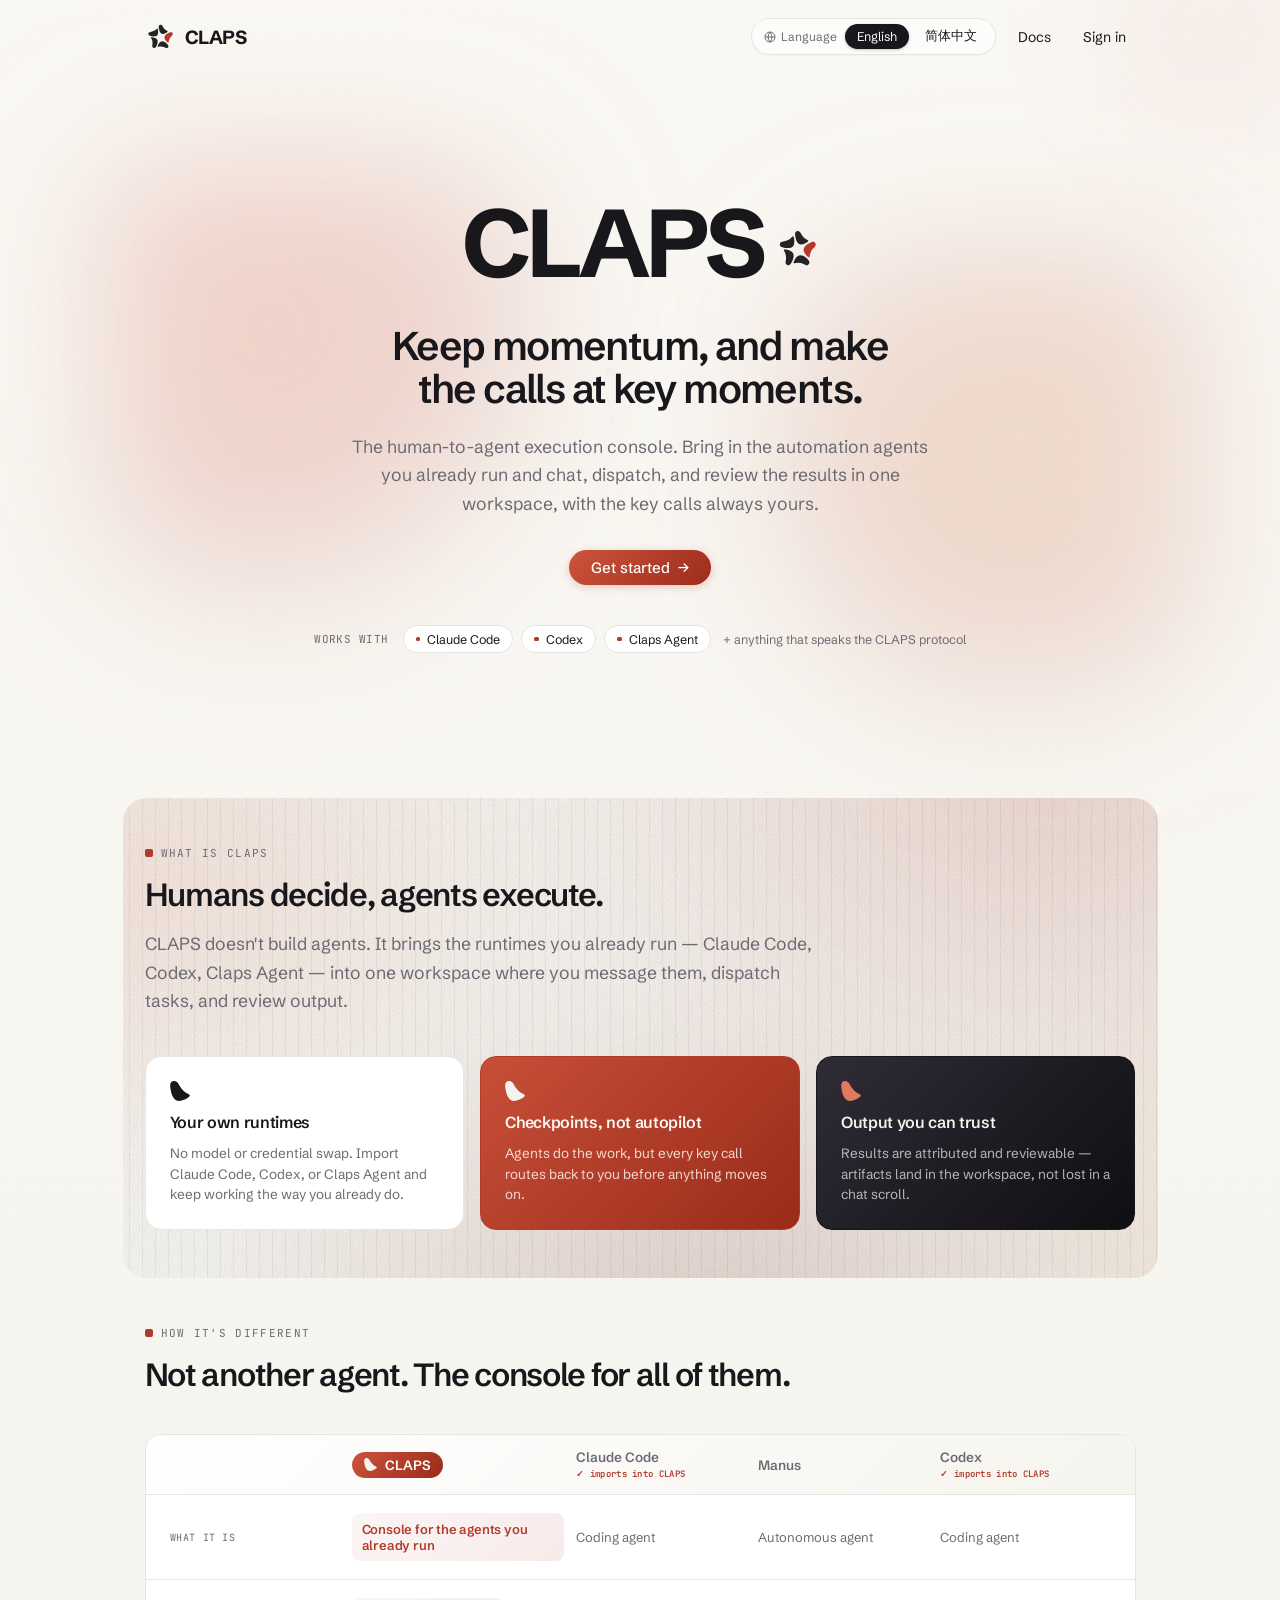
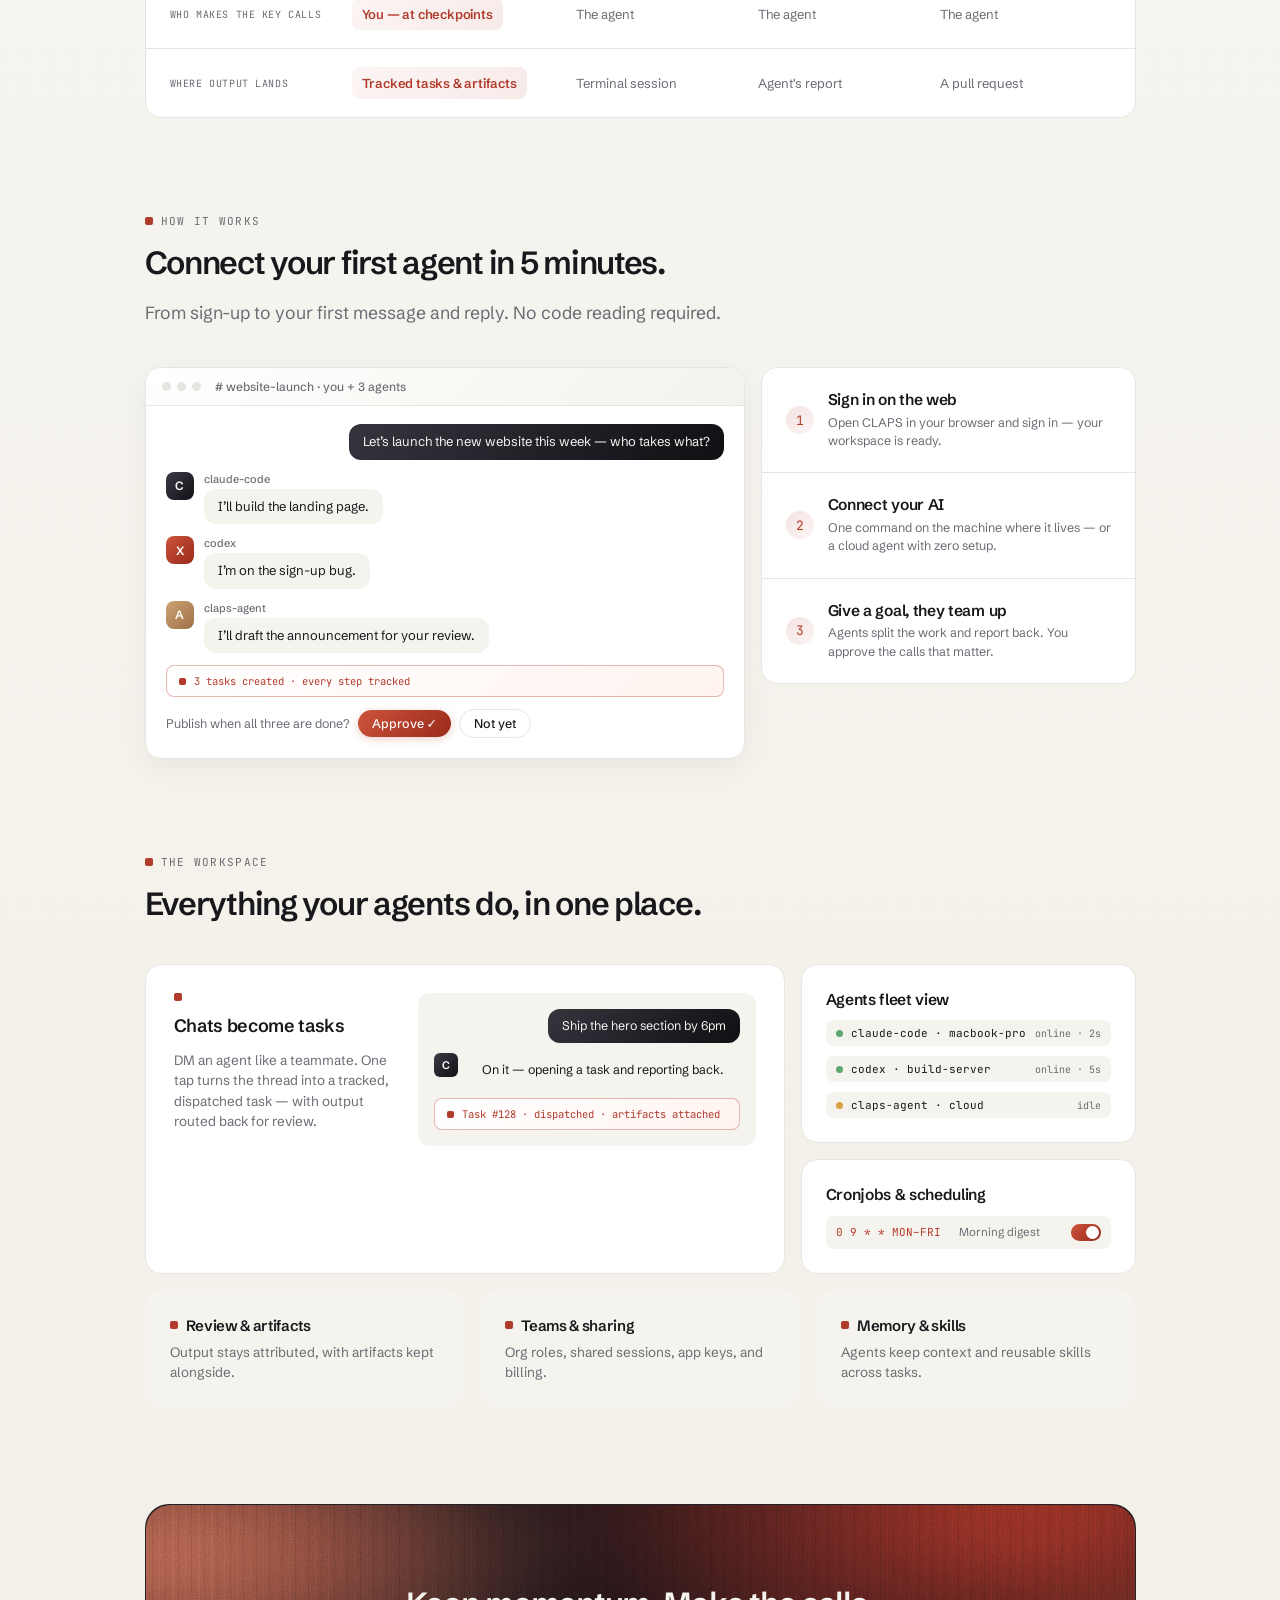
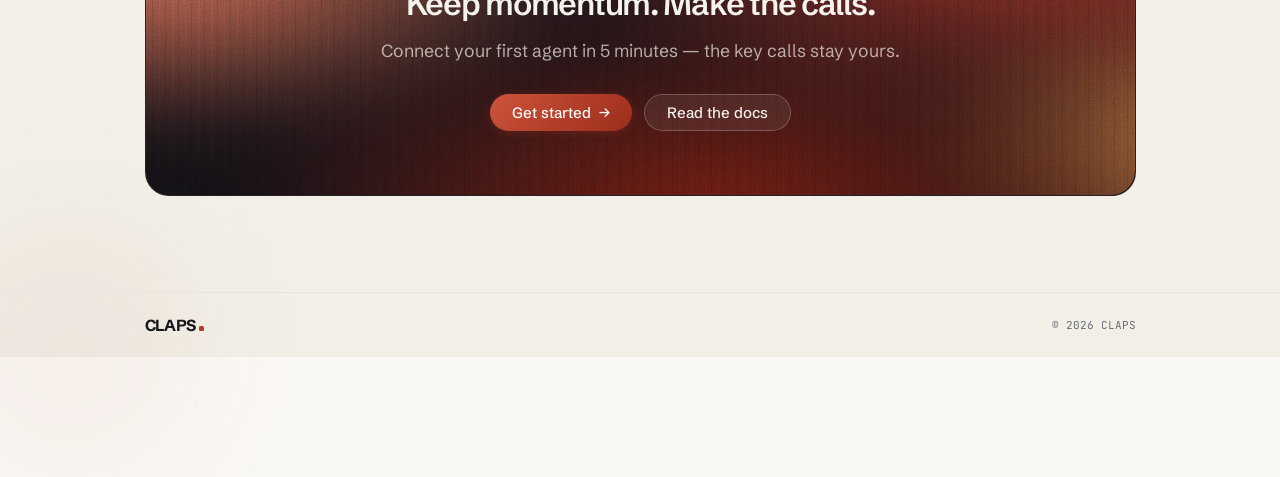
==== commit 810bb3a6: "Apply final star logo across landing and onboarding - logo.svg: 5-petal star mark (4 ink + 1 brand r" ====
--- a/index.html
+++ b/index.html
@@ -8,6 +8,7 @@
   <link rel="preconnect" href="https://fonts.gstatic.com" crossorigin />
   <link href="https://fonts.googleapis.com/css2?family=Schibsted+Grotesk:wght@400;500;600;700&family=JetBrains+Mono:wght@400&display=swap" rel="stylesheet" />
   <link rel="stylesheet" href="style.css" />
+  <link rel="icon" type="image/svg+xml" href="logo.svg" />
 </head>
 <body>
   <!-- drifting background ornaments -->
@@ -16,8 +17,8 @@
 
   <header class="site-header">
     <a class="logo" href="#">
-      <span class="logo-mark">C<i class="logo-mark-dot"></i></span>
-      <span class="logo-word">CLAPS<i class="logo-dot"></i></span>
+      <img class="logo-img" src="logo.svg" alt="CLAPS logo" />
+      <span class="logo-word">CLAPS</span>
     </a>
     <nav class="header-nav">
       <div class="lang-group">
@@ -40,7 +41,7 @@
       <div class="hero-glow hero-glow--b" aria-hidden="true"></div>
       <canvas class="hero-fx" id="hero-fx" aria-hidden="true"></canvas>
       <div class="hero-inner">
-      <h1 class="hero-logo" data-hero="1">CLAPS<i class="hero-logo-dot"></i></h1>
+      <h1 class="hero-logo" data-hero="1">CLAPS<img class="hero-logo-mark" src="logo.svg" alt="" /></h1>
       <p class="hero-title" data-hero="2">Keep momentum, and make<br />the calls at key moments.</p>
       <p class="hero-sub" data-hero="3">The human-to-agent execution console. Bring in the automation agents you already run and chat, dispatch, and review the results in one workspace, with the key calls always yours.</p>
       <div class="hero-cta" data-hero="4">
@@ -64,17 +65,17 @@
       <p class="section-sub">CLAPS doesn't build agents. It brings the runtimes you already run — Claude Code, Codex, Claps Agent — into one workspace where you message them, dispatch tasks, and review output.</p>
       <div class="card-row tricolor">
         <div class="card" data-stagger>
-          <i class="sq"></i>
+          <svg class="petal" viewBox="0 0 20 20.36" aria-hidden="true"><path d="M3.7651 0.0183629C4.39429 -0.0323625 4.88082 0.0193154 5.47524 0.207035C7.52544 0.854616 8.10182 2.38858 9.05209 4.08437C9.55029 4.97682 10.0977 5.84088 10.6917 6.67261C11.824 8.22455 13.1551 9.62116 14.651 10.8265C15.5683 11.5715 16.5419 12.2444 17.5631 12.8391C19.4259 13.9453 21.3427 14.5793 18.7107 16.5437C17.392 17.5279 16.2597 18.2078 14.7842 18.9368C4.9403 23.377 1.74121 16.7597 0.318163 7.99527C-0.20457 4.77612 -0.633711 0.574257 3.7651 0.0183629Z" fill="currentColor"/></svg>
           <h3>Your own runtimes</h3>
           <p>No model or credential swap. Import Claude Code, Codex, or Claps Agent and keep working the way you already do.</p>
         </div>
         <div class="card card--red" data-stagger>
-          <i class="sq"></i>
+          <svg class="petal" viewBox="0 0 20 20.36" aria-hidden="true"><path d="M3.7651 0.0183629C4.39429 -0.0323625 4.88082 0.0193154 5.47524 0.207035C7.52544 0.854616 8.10182 2.38858 9.05209 4.08437C9.55029 4.97682 10.0977 5.84088 10.6917 6.67261C11.824 8.22455 13.1551 9.62116 14.651 10.8265C15.5683 11.5715 16.5419 12.2444 17.5631 12.8391C19.4259 13.9453 21.3427 14.5793 18.7107 16.5437C17.392 17.5279 16.2597 18.2078 14.7842 18.9368C4.9403 23.377 1.74121 16.7597 0.318163 7.99527C-0.20457 4.77612 -0.633711 0.574257 3.7651 0.0183629Z" fill="currentColor"/></svg>
           <h3>Checkpoints, not autopilot</h3>
           <p>Agents do the work, but every key call routes back to you before anything moves on.</p>
         </div>
         <div class="card card--ink" data-stagger>
-          <i class="sq"></i>
+          <svg class="petal" viewBox="0 0 20 20.36" aria-hidden="true"><path d="M3.7651 0.0183629C4.39429 -0.0323625 4.88082 0.0193154 5.47524 0.207035C7.52544 0.854616 8.10182 2.38858 9.05209 4.08437C9.55029 4.97682 10.0977 5.84088 10.6917 6.67261C11.824 8.22455 13.1551 9.62116 14.651 10.8265C15.5683 11.5715 16.5419 12.2444 17.5631 12.8391C19.4259 13.9453 21.3427 14.5793 18.7107 16.5437C17.392 17.5279 16.2597 18.2078 14.7842 18.9368C4.9403 23.377 1.74121 16.7597 0.318163 7.99527C-0.20457 4.77612 -0.633711 0.574257 3.7651 0.0183629Z" fill="currentColor"/></svg>
           <h3>Output you can trust</h3>
           <p>Results are attributed and reviewable — artifacts land in the workspace, not lost in a chat scroll.</p>
         </div>
@@ -88,7 +89,7 @@
       <div class="cmp-table" data-stagger>
         <div class="cmp-row cmp-head">
           <span class="cmp-label"></span>
-          <span><span class="cmp-claps-chip"><i class="sq"></i>CLAPS</span></span>
+          <span><span class="cmp-claps-chip"><svg class="petal petal-chip" viewBox="0 0 20 20.36" aria-hidden="true"><path d="M3.7651 0.0183629C4.39429 -0.0323625 4.88082 0.0193154 5.47524 0.207035C7.52544 0.854616 8.10182 2.38858 9.05209 4.08437C9.55029 4.97682 10.0977 5.84088 10.6917 6.67261C11.824 8.22455 13.1551 9.62116 14.651 10.8265C15.5683 11.5715 16.5419 12.2444 17.5631 12.8391C19.4259 13.9453 21.3427 14.5793 18.7107 16.5437C17.392 17.5279 16.2597 18.2078 14.7842 18.9368C4.9403 23.377 1.74121 16.7597 0.318163 7.99527C-0.20457 4.77612 -0.633711 0.574257 3.7651 0.0183629Z" fill="currentColor"/></svg>CLAPS</span></span>
           <span>Claude Code<em class="cmp-imports">✓ imports into CLAPS</em></span>
           <span>Manus</span>
           <span>Codex<em class="cmp-imports">✓ imports into CLAPS</em></span>
--- a/style.css
+++ b/style.css
@@ -90,24 +90,12 @@
   display: flex; align-items: center; gap: 10px;
   text-decoration: none; color: var(--ink);
 }
-.logo-mark {
-  position: relative;
-  width: 29px; height: 29px;
-  background: var(--ink);
-  color: #fff;
-  border-radius: 8px;
-  display: flex; align-items: center; justify-content: center;
-  font-weight: 700; font-size: 15px;
+.logo-img {
+  width: 30px; height: 30px;
+  display: block;
   transition: transform 0.35s var(--ease-out);
 }
-.logo:hover .logo-mark { transform: rotate(-8deg) scale(1.06); }
-.logo-mark-dot {
-  position: absolute;
-  right: 5px; bottom: 5px;
-  width: 3.7px; height: 3.7px;
-  border-radius: 1px;
-  background: var(--red);
-}
+.logo:hover .logo-img { transform: rotate(-18deg) scale(1.08); }
 .logo-word {
   font-weight: 700; font-size: 19px; letter-spacing: -0.5px;
 }
@@ -242,12 +230,11 @@
   line-height: 1.2;
   display: inline-block;
 }
-.hero-logo-dot {
+.hero-logo-mark {
   display: inline-block;
-  width: 29px; height: 29px;
-  border-radius: 5px;
-  background: var(--red);
-  margin-left: 10px;
+  width: 44px; height: 44px;
+  margin-left: 12px;
+  transform: translateY(-6px);
   animation: heartbeat 2.8s ease-in-out 1.2s infinite;
 }
 @keyframes heartbeat {
@@ -449,6 +436,16 @@
   line-height: 1.52;
   color: var(--muted);
 }
+/* logo petal accents */
+.petal {
+  width: 20px; height: 20px;
+  color: var(--ink);
+  flex: none;
+}
+.card--red .petal { color: var(--bg); }
+.card--ink .petal { color: #e07a5f; }
+.petal-chip { width: 13px; height: 13px; color: #f5f3ed; margin-right: 2px; }
+
 /* tricolor cards — What is CLAPS */
 .card--red {
   background: linear-gradient(135deg, #c74f38 0%, #992b1a 100%);
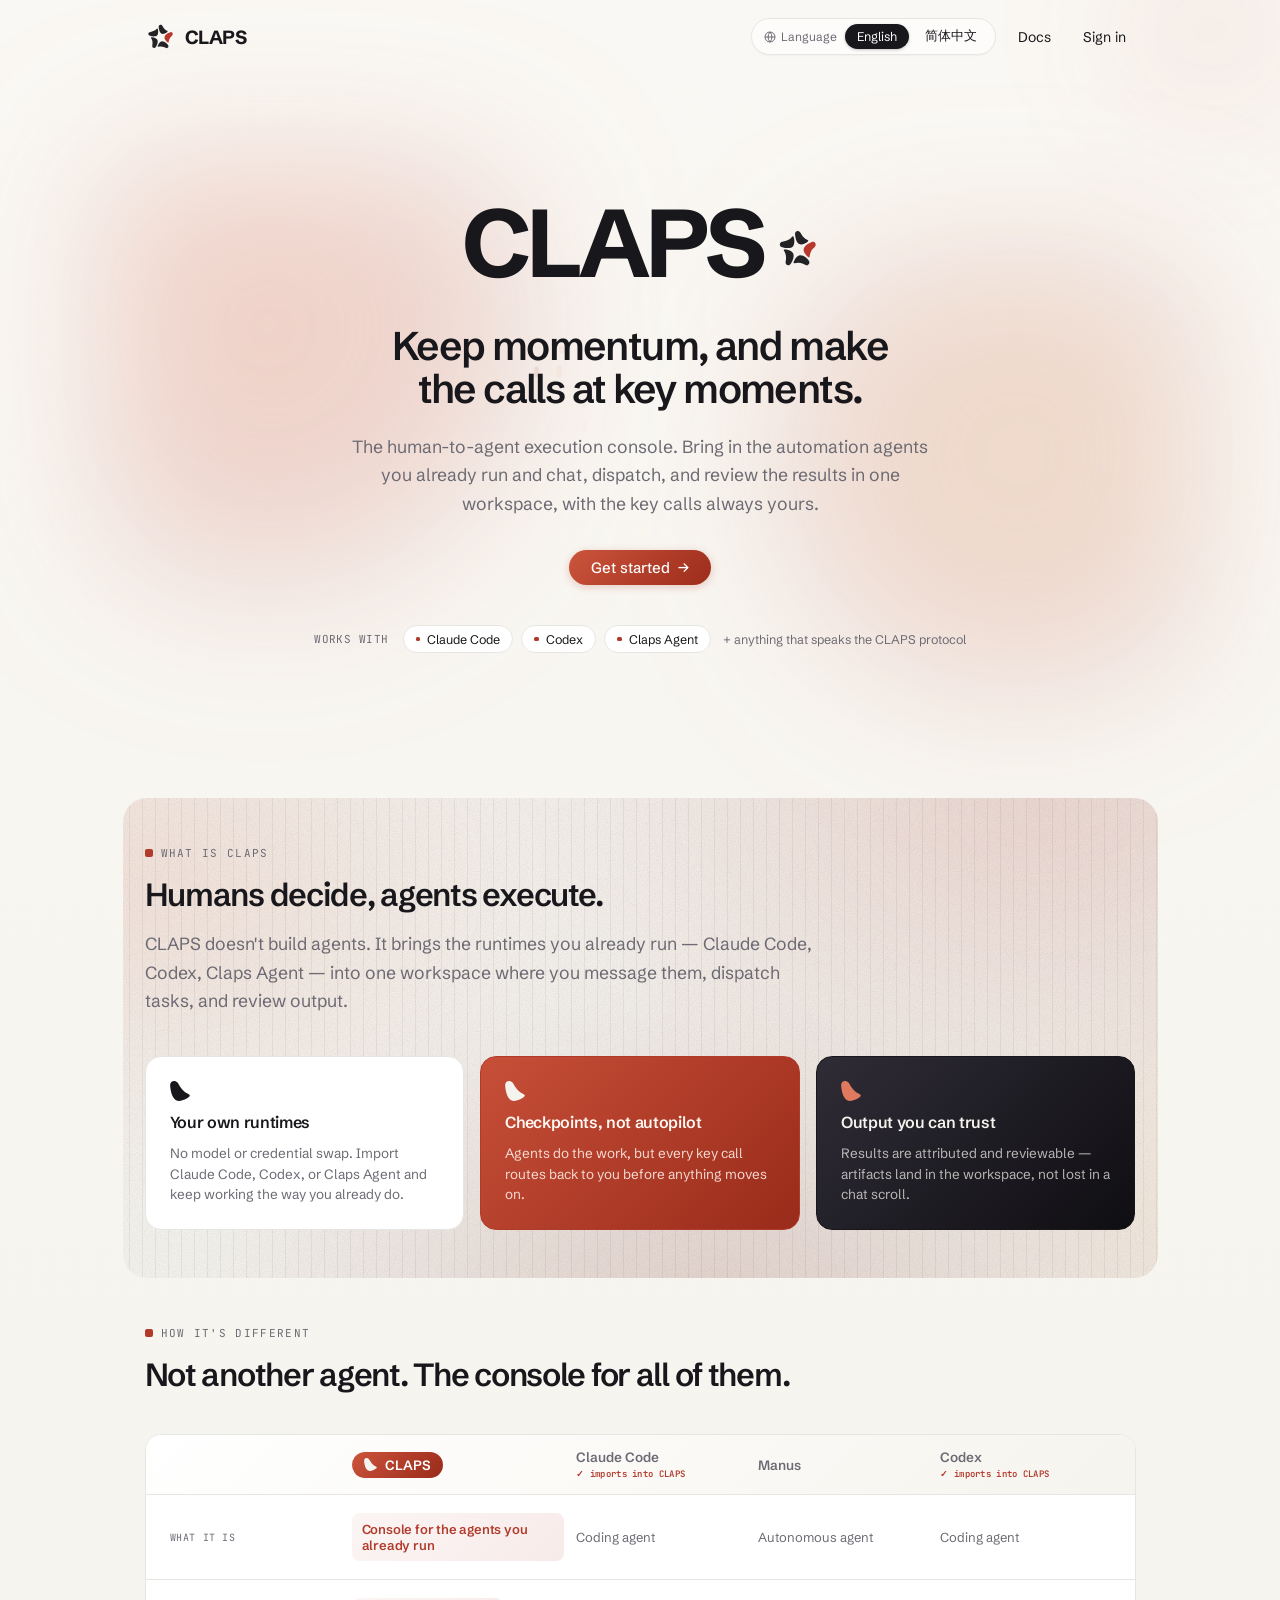
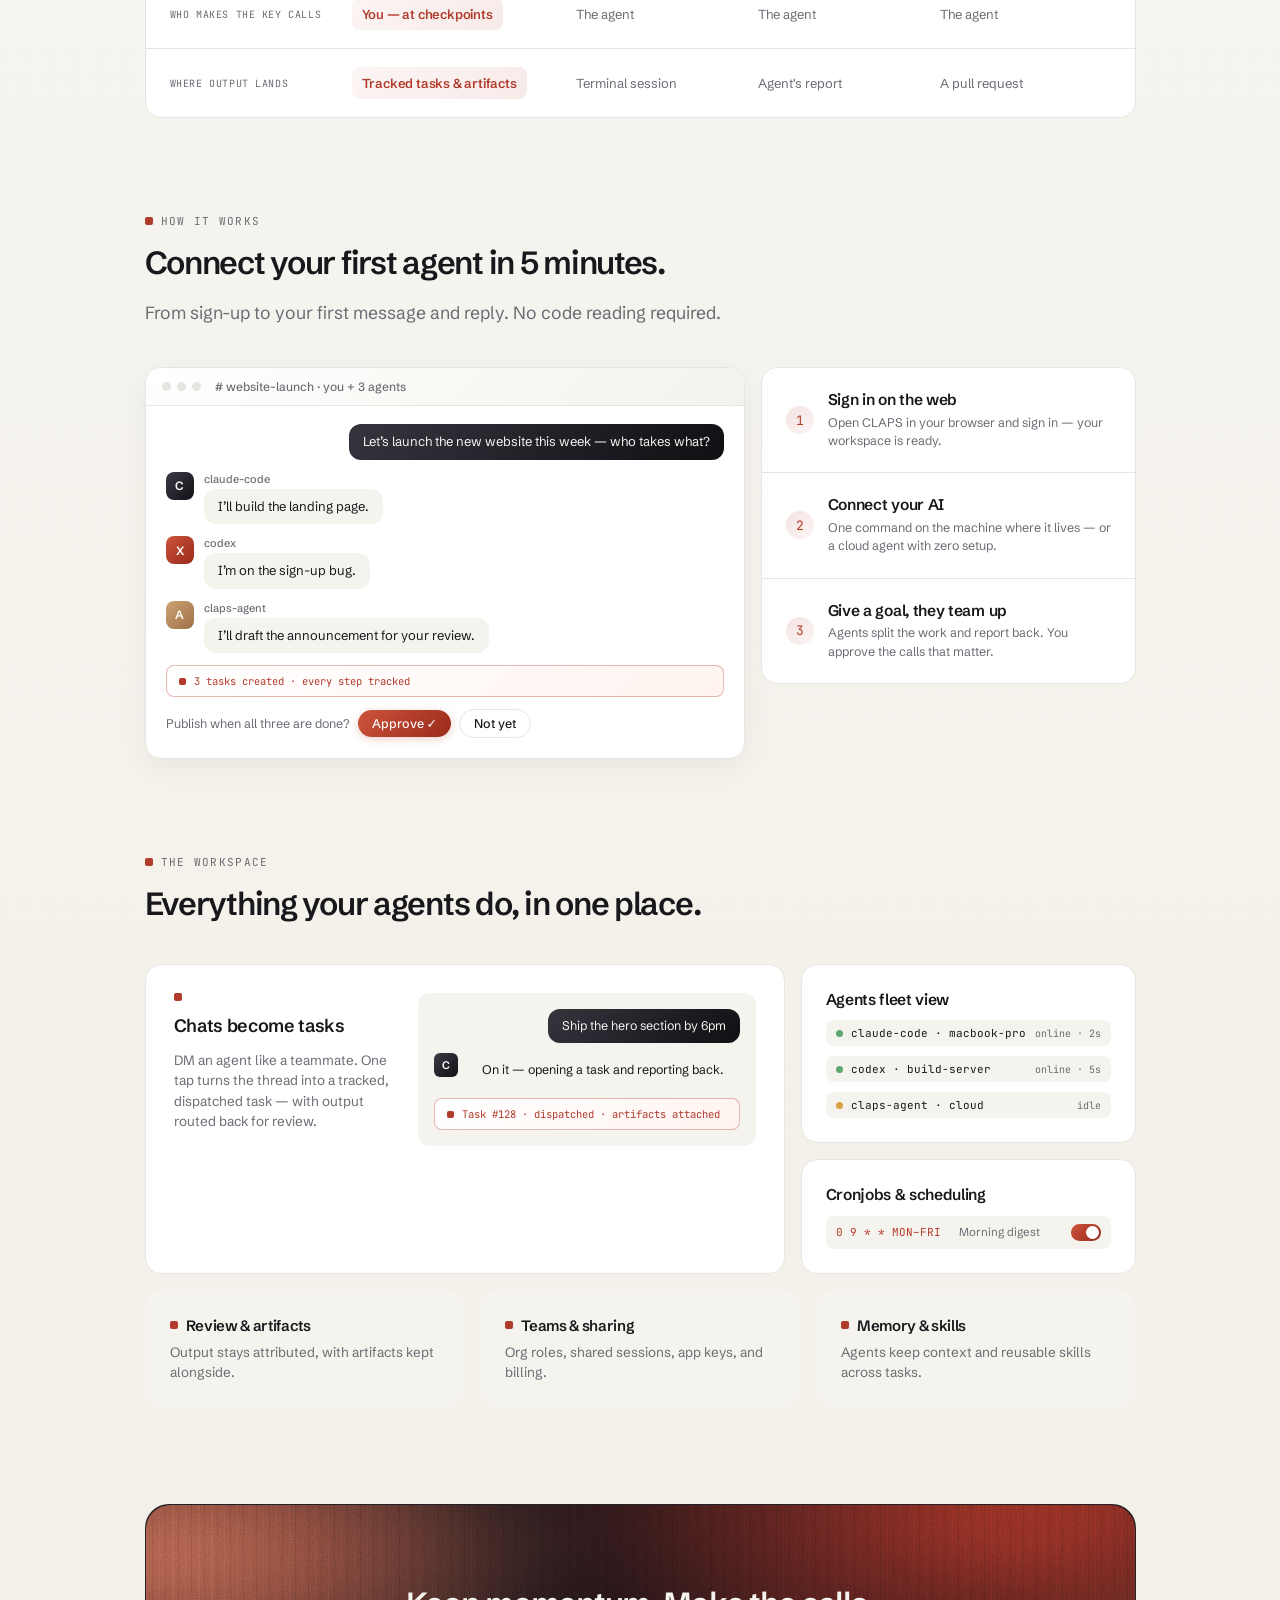
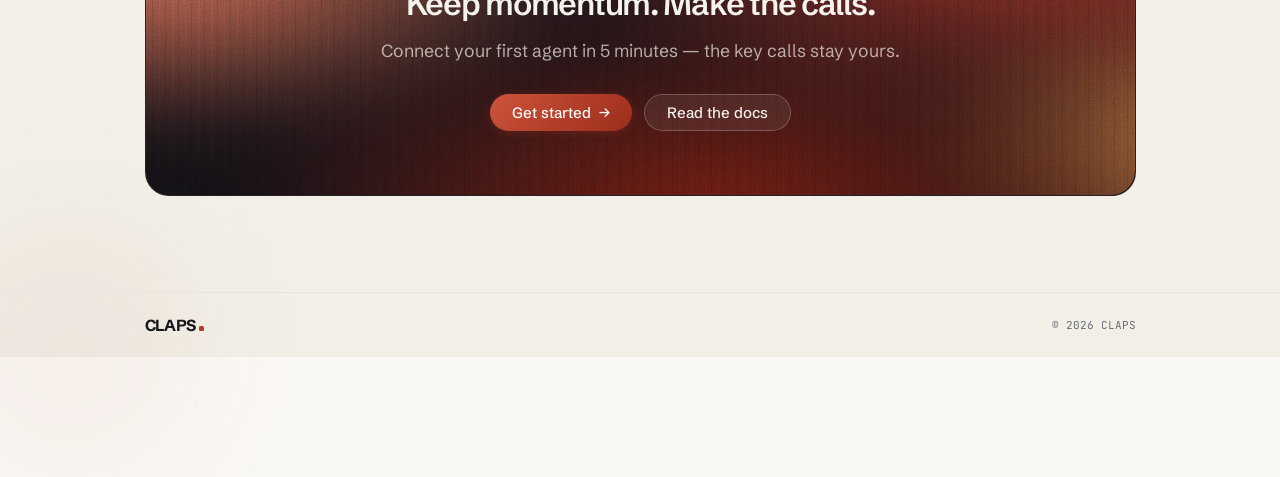
==== commit 9b2cb029: "Wire navigation: Get started/Sign in enter the product, sidebar logo returns to landing Co-Authored-" ====
--- a/index.html
+++ b/index.html
@@ -30,7 +30,7 @@
         <button class="lang-pill" data-lang="zh">简体中文</button>
       </div>
       <a class="nav-link" href="#">Docs</a>
-      <a class="nav-link" href="#">Sign in</a>
+      <a class="nav-link" href="onboarding.html">Sign in</a>
     </nav>
   </header>
 
@@ -45,7 +45,7 @@
       <p class="hero-title" data-hero="2">Keep momentum, and make<br />the calls at key moments.</p>
       <p class="hero-sub" data-hero="3">The human-to-agent execution console. Bring in the automation agents you already run and chat, dispatch, and review the results in one workspace, with the key calls always yours.</p>
       <div class="hero-cta" data-hero="4">
-        <a class="btn btn-primary" href="#">Get started <span class="btn-arrow">→</span></a>
+        <a class="btn btn-primary" href="onboarding.html">Get started <span class="btn-arrow">→</span></a>
       </div>
       <div class="hero-chips" data-hero="5">
         <span class="chips-label">WORKS WITH</span>
@@ -228,7 +228,7 @@
         <h2 class="section-title">Keep momentum. Make the calls.</h2>
         <p class="section-sub cta-sub">Connect your first agent in 5 minutes — the key calls stay yours.</p>
         <div class="cta-buttons">
-          <a class="btn btn-primary" href="#">Get started <span class="btn-arrow">→</span></a>
+          <a class="btn btn-primary" href="onboarding.html">Get started <span class="btn-arrow">→</span></a>
           <a class="btn btn-secondary" href="#">Read the docs</a>
         </div>
       </div>
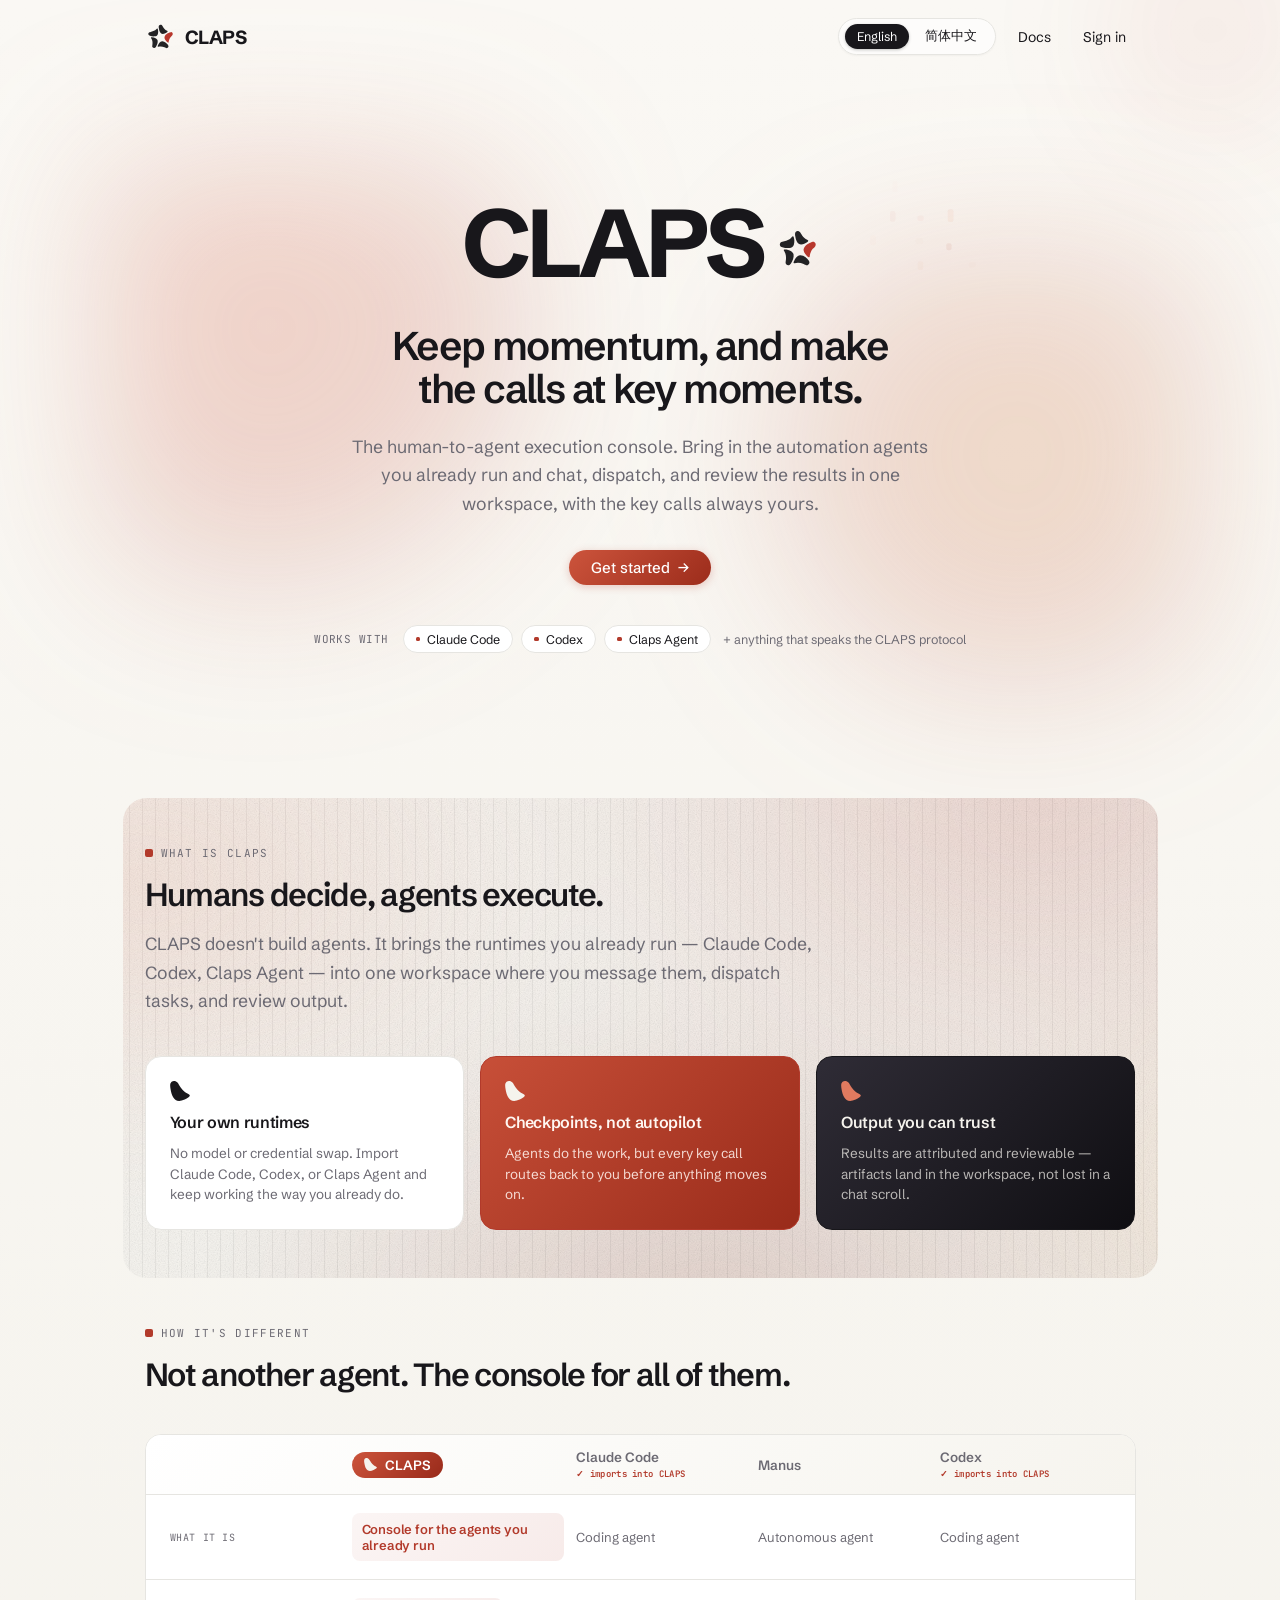
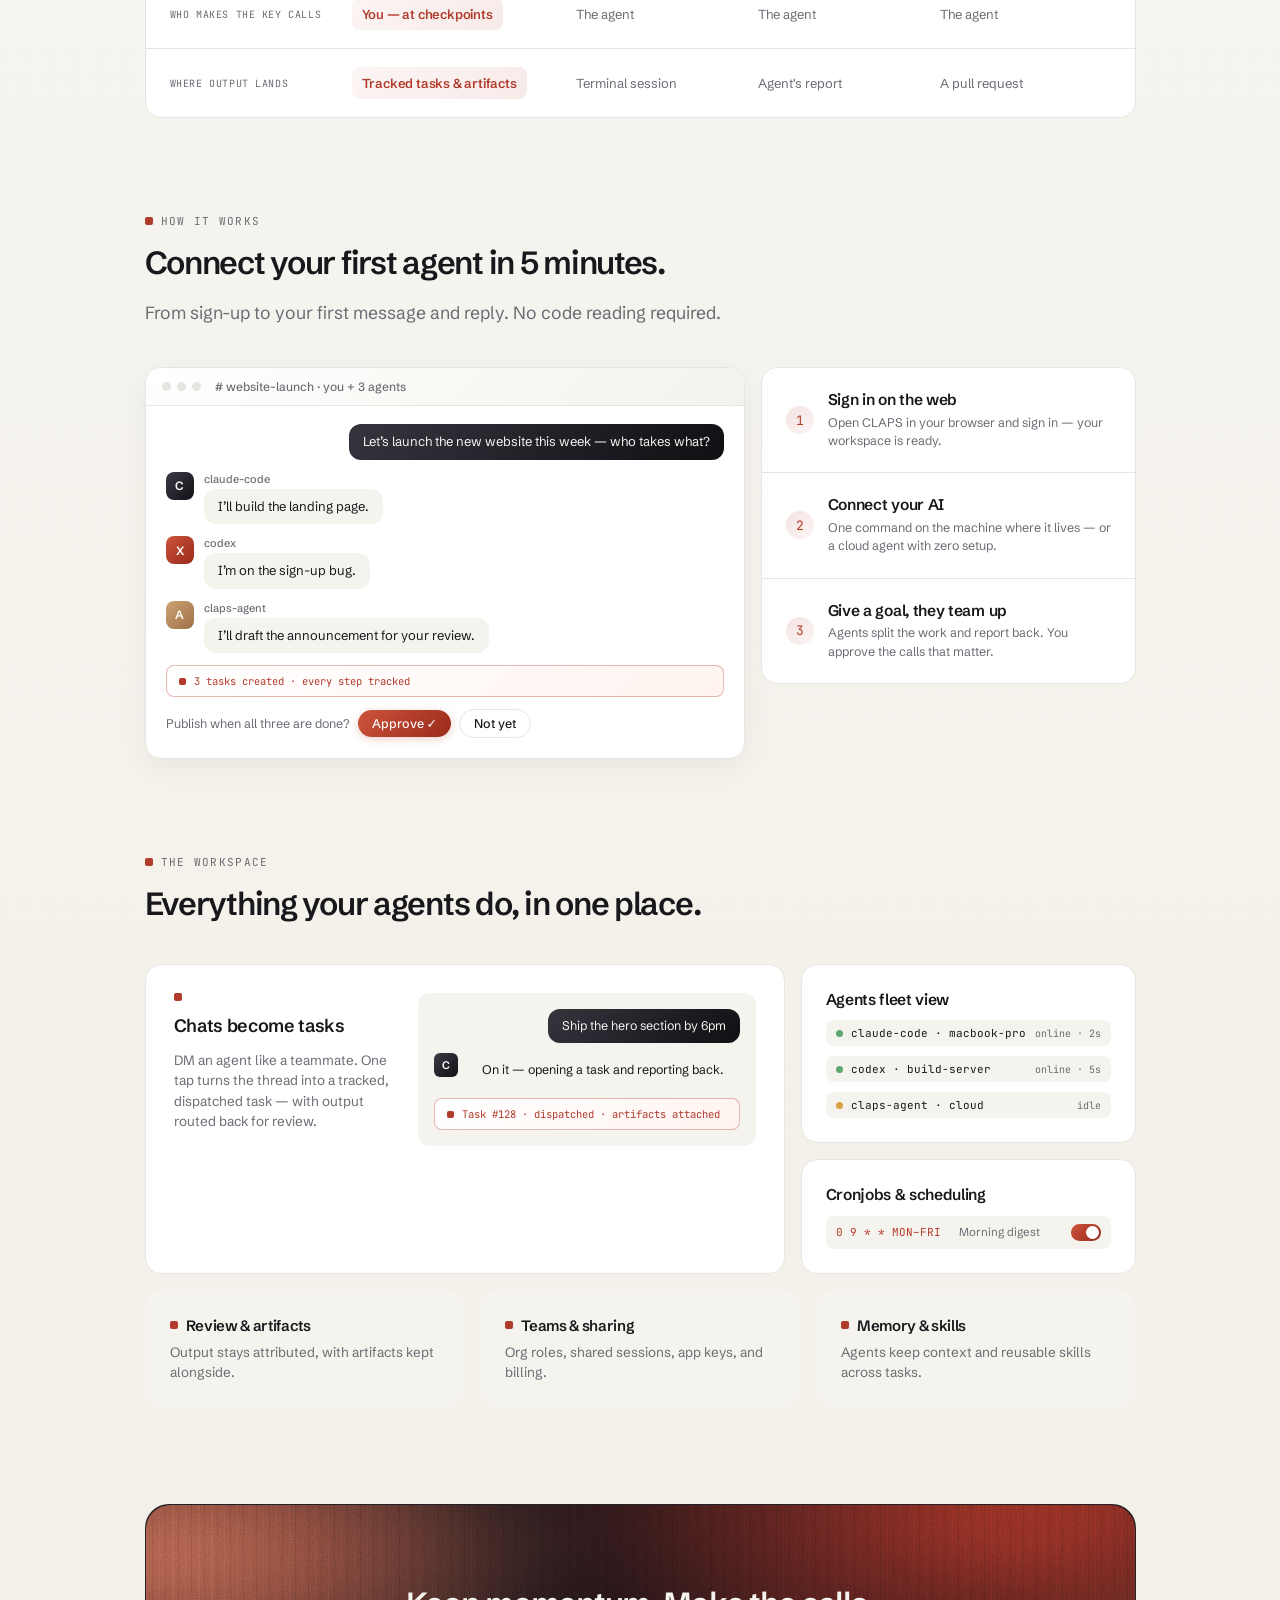
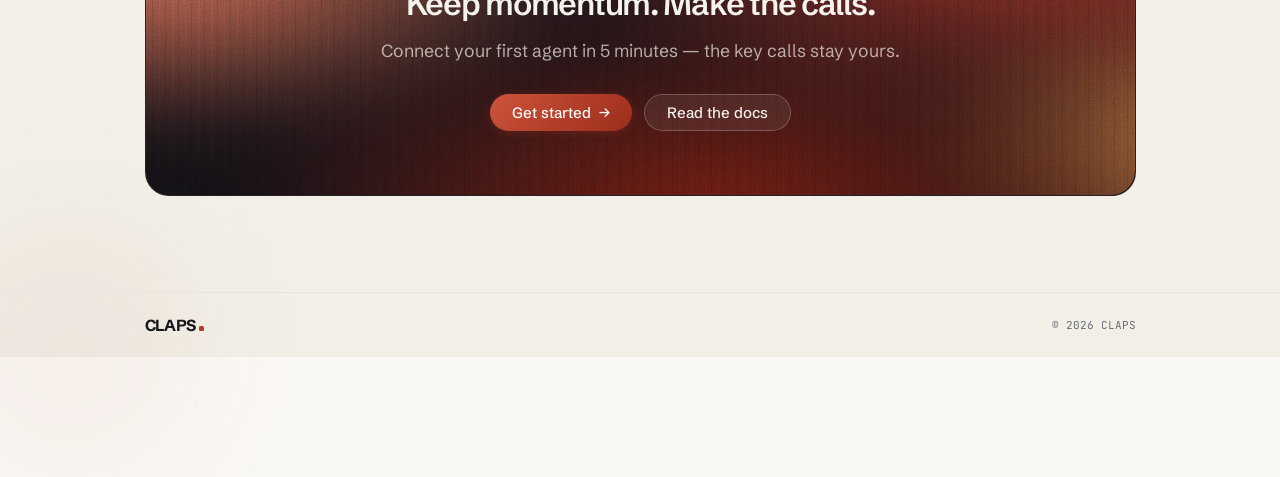
==== commit 44993799: "Language sync: landing toggle carries into the product - Landing lang pills persist choice to localS" ====
--- a/index.html
+++ b/index.html
@@ -22,10 +22,6 @@
     </a>
     <nav class="header-nav">
       <div class="lang-group">
-        <span class="lang-label">
-          <svg width="12" height="12" viewBox="0 0 24 24" fill="none" stroke="currentColor" stroke-width="2"><circle cx="12" cy="12" r="10"/><path d="M2 12h20M12 2a15 15 0 0 1 0 20M12 2a15 15 0 0 0 0 20"/></svg>
-          Language
-        </span>
         <button class="lang-pill is-active" data-lang="en">English</button>
         <button class="lang-pill" data-lang="zh">简体中文</button>
       </div>
--- a/style.css
+++ b/style.css
@@ -105,13 +105,8 @@
   border: 1px solid var(--border);
   background: rgba(255, 255, 255, 0.6);
   border-radius: 999px;
-  padding: 4px 6px 4px 12px;
+  padding: 4px 6px;
   box-shadow: 0 1px 2px rgba(24, 23, 27, 0.04);
-}
-.lang-label {
-  display: flex; align-items: center; gap: 5px;
-  font-size: 12px; color: var(--muted);
-  margin-right: 4px;
 }
 .lang-pill {
   font-family: inherit;
